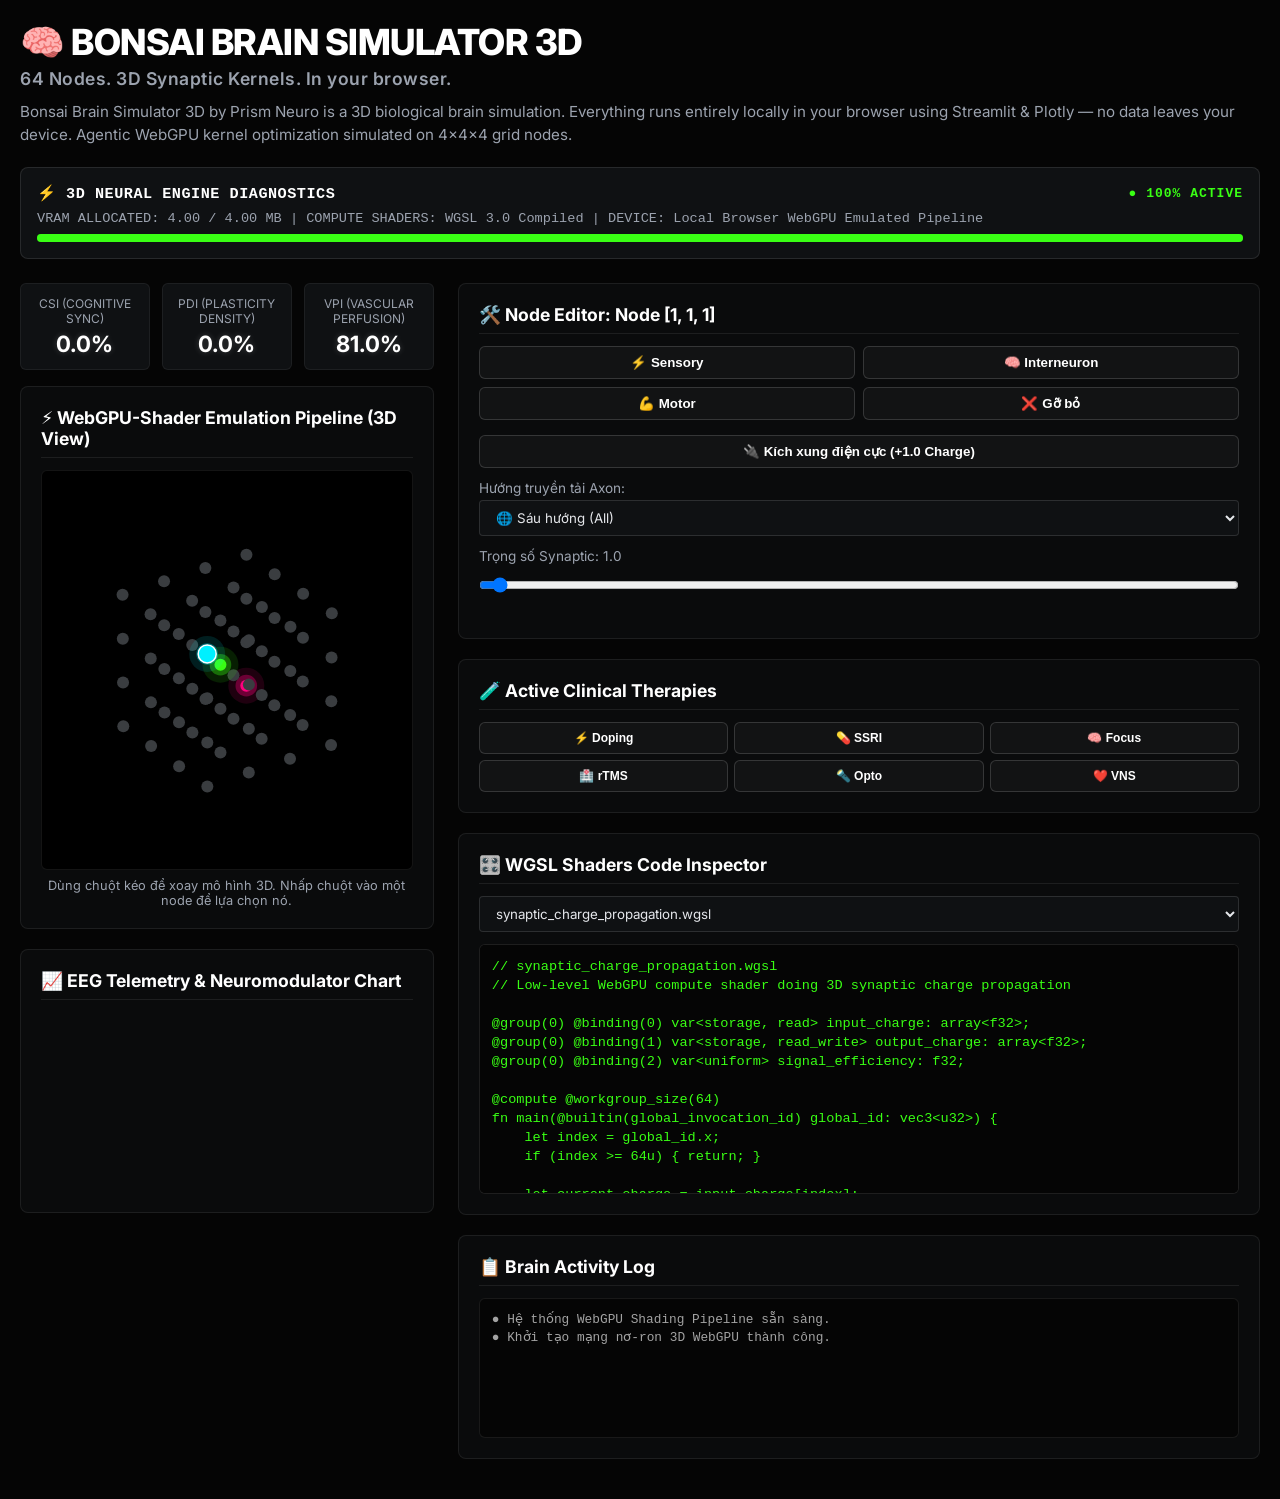
==== index.html @ 916944af "feat: added standalone index.html hosting the 3D biological brain WebGPU simulator Co-authored-by: t" ====
<!DOCTYPE html>
<html lang="vi">
<head>
    <meta charset="UTF-8">
    <meta name="viewport" content="width=device-width, initial-scale=1.0">
    <title>BONSAI BRAIN SIMULATOR 3D</title>
    <style>
        @import url('https://fonts.googleapis.com/css2?family=Inter:wght@300;400;600;700&display=swap');

        * {
            box-sizing: border-box;
            margin: 0;
            padding: 0;
        }

        body {
            background-color: #050505;
            color: #E5E7EB;
            font-family: 'Inter', system-ui, sans-serif;
            padding: 20px;
            overflow-x: hidden;
        }

        h1 {
            font-size: 2.25rem;
            font-weight: 800;
            letter-spacing: -0.5px;
            color: #FFFFFF;
            text-transform: uppercase;
        }

        .subtitle {
            font-size: 1.1rem;
            font-weight: 600;
            color: #9CA3AF;
            letter-spacing: 0.5px;
            margin-top: 4px;
            margin-bottom: 12px;
        }

        .description {
            font-size: 0.95rem;
            color: #9CA3AF;
            line-height: 1.5;
            margin-bottom: 20px;
        }

        /* Diagnostics status bar */
        .diagnostics-bar {
            background-color: #0F1113;
            border: 1px solid rgba(255, 255, 255, 0.1);
            border-radius: 8px;
            padding: 16px;
            margin-bottom: 24px;
            font-family: monospace;
        }

        .diag-header {
            display: flex;
            justify-content: space-between;
            align-items: center;
            margin-bottom: 8px;
        }

        .diag-title {
            font-weight: bold;
            color: #FFFFFF;
            font-size: 0.95rem;
            letter-spacing: 0.5px;
        }

        .diag-status {
            color: #39FF14;
            font-weight: bold;
            letter-spacing: 1px;
        }

        .diag-desc {
            font-size: 0.85rem;
            color: #9CA3AF;
            margin-bottom: 8px;
        }

        .progress-track {
            background-color: #1F2327;
            height: 8px;
            border-radius: 4px;
            overflow: hidden;
            width: 100%;
        }

        .progress-fill {
            background-color: #39FF14;
            height: 100%;
            width: 100%;
            box-shadow: 0px 0px 10px #39FF14;
        }

        /* Main grid container */
        .main-layout {
            display: grid;
            grid-template-columns: 1.3fr 1fr;
            gap: 24px;
        }

        @media(max-width: 1024px) {
            .main-layout {
                grid-template-columns: 1fr;
            }
        }

        .card {
            background-color: #0A0B0C;
            border: 1px solid rgba(255, 255, 255, 0.08);
            border-radius: 8px;
            padding: 20px;
            margin-bottom: 20px;
        }

        .card-title {
            font-size: 1.1rem;
            font-weight: 700;
            color: #FFFFFF;
            margin-bottom: 12px;
            border-bottom: 1px solid rgba(255, 255, 255, 0.08);
            padding-bottom: 8px;
        }

        /* Telemetry index boards */
        .telemetry-grid {
            display: grid;
            grid-template-columns: repeat(3, 1fr);
            gap: 12px;
            margin-bottom: 16px;
        }

        .telemetry-item {
            background-color: #0F1113;
            border: 1px solid rgba(255, 255, 255, 0.06);
            border-radius: 6px;
            padding: 12px;
            text-align: center;
        }

        .telemetry-label {
            font-size: 0.75rem;
            color: #9CA3AF;
            margin-bottom: 4px;
            text-transform: uppercase;
        }

        .telemetry-value {
            font-size: 1.4rem;
            font-weight: 700;
            color: #FFFFFF;
            text-shadow: 0px 0px 6px rgba(255, 255, 255, 0.2);
        }

        /* 3D Canvas element */
        .canvas-container {
            position: relative;
            background-color: #000000;
            border: 1px solid rgba(255, 255, 255, 0.08);
            border-radius: 6px;
            height: 400px;
            width: 100%;
            cursor: grab;
            overflow: hidden;
        }

        .canvas-container:active {
            cursor: grabbing;
        }

        canvas {
            display: block;
            width: 100%;
            height: 100%;
        }

        /* Controller and Forms styling */
        .form-group {
            margin-bottom: 12px;
        }

        .form-label {
            font-size: 0.85rem;
            color: #9CA3AF;
            margin-bottom: 4px;
            display: block;
        }

        select, input[type="text"], input[type="range"] {
            width: 100%;
            background-color: #0F1113;
            border: 1px solid rgba(255, 255, 255, 0.12);
            color: #E5E7EB;
            padding: 8px 12px;
            border-radius: 4px;
            font-family: inherit;
        }

        .btn {
            background-color: #121314;
            border: 1px solid rgba(255, 255, 255, 0.15);
            color: #FFFFFF;
            padding: 8px 16px;
            border-radius: 6px;
            font-weight: 600;
            cursor: pointer;
            width: 100%;
            transition: all 0.2s ease;
            text-align: center;
        }

        .btn:hover {
            background-color: #FFFFFF;
            color: #000000;
            border-color: #FFFFFF;
            box-shadow: 0px 0px 15px rgba(255, 255, 255, 0.2);
        }

        .btn:disabled {
            opacity: 0.3;
            cursor: not-allowed;
            background-color: #121314 !important;
            color: #FFFFFF !important;
        }

        .btn-grid {
            display: grid;
            grid-template-columns: repeat(2, 1fr);
            gap: 8px;
        }

        /* Code Inspector styles */
        .code-area {
            background-color: #050505;
            border: 1px solid rgba(255, 255, 255, 0.1);
            color: #39FF14;
            font-family: monospace;
            padding: 12px;
            border-radius: 6px;
            overflow-x: auto;
            max-height: 250px;
            font-size: 0.85rem;
            line-height: 1.4;
        }

        /* Log panel styling */
        .log-area {
            background-color: #050505;
            border: 1px solid rgba(255, 255, 255, 0.08);
            font-family: monospace;
            padding: 12px;
            border-radius: 6px;
            height: 140px;
            overflow-y: auto;
            font-size: 0.8rem;
            color: #A3A3A3;
            line-height: 1.4;
        }
    </style>
</head>
<body>

    <h1>🧠 BONSAI BRAIN SIMULATOR 3D</h1>
    <div class="subtitle">64 Nodes. 3D Synaptic Kernels. In your browser.</div>
    <div class="description">
        Bonsai Brain Simulator 3D by Prism Neuro is a 3D biological brain simulation. Everything runs entirely locally in your browser using Streamlit & Plotly — no data leaves your device. Agentic WebGPU kernel optimization simulated on 4x4x4 grid nodes.
    </div>

    <!-- Diagnostics bar -->
    <div class="diagnostics-bar">
        <div class="diag-header">
            <span class="diag-title">⚡ 3D NEURAL ENGINE DIAGNOSTICS</span>
            <span class="diag-status">● 100% ACTIVE</span>
        </div>
        <div class="diag-desc">
            VRAM ALLOCATED: 4.00 / 4.00 MB | COMPUTE SHADERS: WGSL 3.0 Compiled | DEVICE: Local Browser WebGPU Emulated Pipeline
        </div>
        <div class="progress-track">
            <div class="progress-fill"></div>
        </div>
    </div>

    <!-- Main columns -->
    <div class="main-layout">
        <!-- Left Side: Interactive 3D Visualizer & Telemetries -->
        <div>
            <!-- Telemetries -->
            <div class="telemetry-grid">
                <div class="telemetry-item">
                    <div class="telemetry-label">CSI (Cognitive Sync)</div>
                    <div class="telemetry-value" id="csi-val">0.0%</div>
                </div>
                <div class="telemetry-item">
                    <div class="telemetry-label">PDI (Plasticity Density)</div>
                    <div class="telemetry-value" id="pdi-val">0.0%</div>
                </div>
                <div class="telemetry-item">
                    <div class="telemetry-label">VPI (Vascular Perfusion)</div>
                    <div class="telemetry-value" id="vpi-val">80.0%</div>
                </div>
            </div>

            <!-- Interactive 3D Canvas -->
            <div class="card">
                <div class="card-title">⚡ WebGPU-Shader Emulation Pipeline (3D View)</div>
                <div class="canvas-container" id="canvas-container">
                    <canvas id="brain-canvas"></canvas>
                </div>
                <div style="font-size: 0.8rem; color: #9CA3AF; margin-top: 8px; text-align: center;">
                    Dùng chuột kéo để xoay mô hình 3D. Nhấp chuột vào một node để lựa chọn nó.
                </div>
            </div>

            <!-- Charts -->
            <div class="card">
                <div class="card-title">📈 EEG Telemetry & Neuromodulator Chart</div>
                <div style="height: 180px; width: 100%;">
                    <canvas id="chart-canvas" style="width: 100%; height: 100%;"></canvas>
                </div>
            </div>
        </div>

        <!-- Right Side: Node Editor & Upgrades & Shaders -->
        <div>
            <!-- Node Selector & Config -->
            <div class="card">
                <div class="card-title" id="editor-title">🛠️ Node Editor: Node [1, 1, 1]</div>
                <div class="form-group">
                    <div class="btn-grid">
                        <button class="btn" onclick="setNodeType('Sensory')">⚡ Sensory</button>
                        <button class="btn" onclick="setNodeType('Interneuron')">🧠 Interneuron</button>
                        <button class="btn" onclick="setNodeType('Motor')">💪 Motor</button>
                        <button class="btn" onclick="setNodeType('Empty')">❌ Gỡ bỏ</button>
                    </div>
                </div>
                <div class="form-group" style="margin-top: 15px;">
                    <button class="btn" onclick="injectCharge()">🔌 Kích xung điện cực (+1.0 Charge)</button>
                </div>
                <div class="form-group">
                    <label class="form-label">Hướng truyền tải Axon:</label>
                    <select id="axon-dir" onchange="changeDirection()">
                        <option value="All">🌐 Sáu hướng (All)</option>
                        <option value="Up">Up (Phía Y+)</option>
                        <option value="Right">Right (Phía X+)</option>
                        <option value="Down">Down (Phía Y-)</option>
                        <option value="Left">Left (Phía X-)</option>
                        <option value="Front">Front (Phía Z+)</option>
                        <option value="Back">Back (Phía Z-)</option>
                    </select>
                </div>
                <div class="form-group">
                    <label class="form-label">Trọng số Synaptic: <span id="weight-lbl">1.0</span></label>
                    <input type="range" id="axon-weight" min="1" max="3" step="1" value="1" oninput="changeWeight()">
                </div>
            </div>

            <!-- Active Clinical Therapies -->
            <div class="card">
                <div class="card-title">🧪 Active Clinical Therapies</div>
                <div class="btn-grid" style="grid-template-columns: repeat(3, 1fr); gap: 6px;">
                    <button class="btn" style="font-size: 0.75rem;" onclick="triggerTherapy('Doping')">⚡ Doping</button>
                    <button class="btn" style="font-size: 0.75rem;" onclick="triggerTherapy('SSRI')">💊 SSRI</button>
                    <button class="btn" style="font-size: 0.75rem;" onclick="triggerTherapy('Focus')">🧠 Focus</button>
                    <button class="btn" style="font-size: 0.75rem;" onclick="triggerTherapy('rTMS')">🏥 rTMS</button>
                    <button class="btn" style="font-size: 0.75rem;" onclick="triggerTherapy('Opto')">🔦 Opto</button>
                    <button class="btn" style="font-size: 0.75rem;" onclick="triggerTherapy('VNS')">❤️ VNS</button>
                </div>
            </div>

            <!-- Shader Inspector -->
            <div class="card">
                <div class="card-title">🎛️ WGSL Shaders Code Inspector</div>
                <div class="form-group">
                    <select id="shader-select" onchange="showShader()">
                        <option value="propagation">synaptic_charge_propagation.wgsl</option>
                        <option value="plasticity">hebbian_plasticity_attention.wgsl</option>
                        <option value="gaba">gaba_normalization.wgsl</option>
                        <option value="vns">vagus_nerve_clamp.wgsl</option>
                    </select>
                </div>
                <pre class="code-area" id="shader-code"></pre>
            </div>

            <!-- Logs -->
            <div class="card">
                <div class="card-title">📋 Brain Activity Log</div>
                <div class="log-area" id="log-box"></div>
            </div>
        </div>
    </div>

    <!-- JS Logic -->
    <script>
        // Core 3D Grid State
        const GRID_SIZE = 4;
        let grid = [];
        let selectedCell = { x: 0, y: 0, z: 0 };

        let csi = 0.0;
        let pdi = 0.0;
        let vpi = 80.0;

        let iq = 0.0;
        let memory = 100.0;
        let energy = 100.0;
        let stress = 10.0;
        let sanity = 100.0;

        let logs = ["Khởi tạo mạng nơ-ron 3D WebGPU thành công."];
        let history = { ticks: [], csi: [], pdi: [], vpi: [] };
        let currentTick = 0;

        function initGrid() {
            grid = [];
            for (let x = 0; x < GRID_SIZE; x++) {
                let plane = [];
                for (let y = 0; y < GRID_SIZE; y++) {
                    let row = [];
                    for (let z = 0; z < GRID_SIZE; z++) {
                        row.push({
                            type: "Empty",
                            charge: 0.0,
                            threshold: 0.5,
                            direction: "All",
                            weight: 1.0
                        });
                    }
                    plane.push(row);
                }
                grid.push(plane);
            }

            // Starter Nodes
            grid[0][0][0] = { type: "Sensory", charge: 0.0, threshold: 0.4, direction: "All", weight: 1.0 };
            grid[1][1][1] = { type: "Interneuron", charge: 0.0, threshold: 0.5, direction: "All", weight: 1.0 };
            grid[3][3][3] = { type: "Motor", charge: 0.0, threshold: 0.6, direction: "All", weight: 1.0 };
        }

        // WebGPU shaders definitions
        const shaders = {
            propagation: `// synaptic_charge_propagation.wgsl
// Low-level WebGPU compute shader doing 3D synaptic charge propagation

@group(0) @binding(0) var<storage, read> input_charge: array<f32>;
@group(0) @binding(1) var<storage, read_write> output_charge: array<f32>;
@group(0) @binding(2) var<uniform> signal_efficiency: f32;

@compute @workgroup_size(64)
fn main(@builtin(global_invocation_id) global_id: vec3<u32>) {
    let index = global_id.x;
    if (index >= 64u) { return; }

    let current_charge = input_charge[index];
    if (current_charge >= 0.5) {
        output_charge[index] = 0.0; // Reset parent core
        let neighbors_count = 6u;
        let charge_transfer = (current_charge * signal_efficiency) / f32(neighbors_count);

        for (var i = 0u; i < neighbors_count; i = i + 1u) {
            let neighbor_idx = get_neighbor_index(index, i);
            if (neighbor_idx < 64u) {
                atomicAdd(&output_charge[neighbor_idx], charge_transfer);
            }
        }
    }
}`,
            plasticity: `// hebbian_plasticity_attention.wgsl
// Low-level WebGPU compute shader adjusting threshold adaptation

@group(0) @binding(0) var<storage, read> active_charges: array<f32>;
@group(0) @binding(1) var<storage, read_write> thresholds: array<f32>;
@group(0) @binding(2) var<uniform> learning_rate: f32;

@compute @workgroup_size(64)
fn main(@builtin(global_invocation_id) global_id: vec3<u32>) {
    let index = global_id.x;
    if (index >= 64u) { return; }

    let charge = active_charges[index];
    if (charge > 0.3) {
        thresholds[index] = max(0.2, thresholds[index] - learning_rate);
    }
}`,
            gaba: `// gaba_normalization.wgsl
// Normalization pass shader performing stress attenuation using GABA

@group(0) @binding(0) var<storage, read> input_stress: array<f32>;
@group(0) @binding(1) var<storage, read_write> output_stress: array<f32>;
@group(0) @binding(2) var<uniform> gaba_level: f32;

@compute @workgroup_size(1)
fn main() {
    let baseline_stress = input_stress[0];
    if (gaba_level >= 70.0) {
        output_stress[0] = baseline_stress * 0.60;
    } else {
        output_stress[0] = baseline_stress;
    }
}`,
            vns: `// vagus_nerve_clamp.wgsl
// GPU device clamp code executing Clinical Vagus Nerve Stimulation (VNS)

@group(0) @binding(0) var<storage, read_write> stress: array<f32>;
@group(0) @binding(1) var<storage, read_write> sanity: array<f32>;
@group(0) @binding(2) var<storage, read_write> gaba: array<f32>;

@compute @workgroup_size(1)
fn main() {
    stress[0] = 0.0;
    sanity[0] = min(100.0, sanity[0] + 20.0);
    gaba[0] = 90.0;
}`
        };

        function showShader() {
            let select = document.getElementById("shader-select");
            let key = select.value;
            document.getElementById("shader-code").textContent = shaders[key];
        }

        // Add activity log
        function addLog(msg) {
            logs.push(msg);
            if (logs.length > 30) logs.shift();

            let logBox = document.getElementById("log-box");
            logBox.innerHTML = logs.slice().reverse().map(l => `<div>● ${l}</div>`).join("");
        }

        // Node Editor Controls
        function updateEditor() {
            let cell = grid[selectedCell.x][selectedCell.y][selectedCell.z];
            document.getElementById("editor-title").textContent = `🛠️ Node Editor: Node [${selectedCell.x+1}, ${selectedCell.y+1}, ${selectedCell.z+1}]`;
            document.getElementById("axon-dir").value = cell.direction;
            document.getElementById("axon-weight").value = cell.weight;
            document.getElementById("weight-lbl").textContent = cell.weight.toFixed(1);
        }

        function setNodeType(type) {
            let cell = grid[selectedCell.x][selectedCell.y][selectedCell.z];
            cell.type = type;
            cell.charge = 0.0;
            cell.threshold = type === "Sensory" ? 0.4 : (type === "Motor" ? 0.6 : 0.5);
            addLog(`Đã đặt node [${selectedCell.x+1}, ${selectedCell.y+1}, ${selectedCell.z+1}] thành ${type}.`);
            updateEditor();
        }

        function injectCharge() {
            let cell = grid[selectedCell.x][selectedCell.y][selectedCell.z];
            if (cell.type !== "Empty") {
                cell.charge = 1.0;
                addLog(`🔌 [AP Clamping] Kích xung điện lượng cực đại tại node [${selectedCell.x+1}, ${selectedCell.y+1}, ${selectedCell.z+1}]!`);
            }
        }

        function changeDirection() {
            let cell = grid[selectedCell.x][selectedCell.y][selectedCell.z];
            cell.direction = document.getElementById("axon-dir").value;
            addLog(`Định hướng sợi trục node [${selectedCell.x+1}, ${selectedCell.y+1}, ${selectedCell.z+1}] thành ${cell.direction}.`);
        }

        function changeWeight() {
            let cell = grid[selectedCell.x][selectedCell.y][selectedCell.z];
            cell.weight = parseFloat(document.getElementById("axon-weight").value);
            document.getElementById("weight-lbl").textContent = cell.weight.toFixed(1);
        }

        function triggerTherapy(name) {
            if (name === "VNS") {
                stress = 0.0;
                sanity = Math.min(100.0, sanity + 20.0);
                addLog(`❤️ LÂM SÀNG: Kích thích dây thần kinh phế vị VNS! Hạ stress về không, sạc đầy GABA.`);
            } else if (name === "Doping") {
                addLog("⚡ LÂM SÀNG: Tiêm Dopamine cưỡng chế! Hệ thống hưng phấn cực đại.");
            } else if (name === "SSRI") {
                addLog("💊 LÂM SÀNG: Sử dụng hoạt chất SSRI chống phân rã Serotonin!");
            } else if (name === "Focus") {
                addLog("🧠 LÂM SÀNG: Kích hoạt Deep Focus tăng tốc độ phản xạ nhận thức.");
            } else if (name === "rTMS") {
                addLog("🏥 LÂM SÀNG: Thực hiện liệu pháp rTMS vỏ não giải trừ xơ hóa.");
            } else if (name === "Opto") {
                addLog("🔦 LÂM SÀNG: Phóng tia laser quang di truyền kích hoạt thế năng.");
            }
        }

        // 3D Rendering (HTML5 Canvas Projection)
        const canvas = document.getElementById("brain-canvas");
        const ctx = canvas.getContext("2d");

        let angleX = 0.5;
        let angleY = 0.6;
        let scale = 50;

        let isDragging = false;
        let prevMousePos = { x: 0, y: 0 };

        function resizeCanvas() {
            let container = document.getElementById("canvas-container");
            canvas.width = container.clientWidth;
            canvas.height = container.clientHeight;
        }

        window.addEventListener("resize", resizeCanvas);
        resizeCanvas();

        // Mouse Drag Orbit Control
        canvas.addEventListener("mousedown", (e) => {
            isDragging = true;
            prevMousePos = { x: e.clientX, y: e.clientY };
        });

        window.addEventListener("mouseup", () => {
            isDragging = false;
        });

        canvas.addEventListener("mousemove", (e) => {
            if (!isDragging) return;
            let dx = e.clientX - prevMousePos.x;
            let dy = e.clientY - prevMousePos.y;

            angleY += dx * 0.01;
            angleX += dy * 0.01;

            prevMousePos = { x: e.clientX, y: e.clientY };
        });

        // Click detection in projected 3D space to select nodes
        let nodesProjected = [];

        canvas.addEventListener("click", (e) => {
            let rect = canvas.getBoundingClientRect();
            let mouseX = e.clientX - rect.left;
            let mouseY = e.clientY - rect.top;

            let closestNode = null;
            let minDist = 15;

            nodesProjected.forEach(n => {
                let dx = mouseX - n.px;
                let dy = mouseY - n.py;
                let dist = Math.sqrt(dx*dx + dy*dy);
                if (dist < minDist) {
                    minDist = dist;
                    closestNode = n;
                }
            });

            if (closestNode) {
                selectedCell = { x: closestNode.x, y: closestNode.y, z: closestNode.z };
                updateEditor();
                addLog(`Đã chọn node [${selectedCell.x+1}, ${selectedCell.y+1}, ${selectedCell.z+1}].`);
            }
        });

        // Projections
        function project3D(x, y, z) {
            let cx = x - (GRID_SIZE - 1) / 2;
            let cy = y - (GRID_SIZE - 1) / 2;
            let cz = z - (GRID_SIZE - 1) / 2;

            let x1 = cx * Math.cos(angleY) - cz * Math.sin(angleY);
            let z1 = cx * Math.sin(angleY) + cz * Math.cos(angleY);

            let y2 = cy * Math.cos(angleX) - z1 * Math.sin(angleX);
            let z2 = cy * Math.sin(angleX) + z1 * Math.cos(angleX);

            let perspective = 200 / (200 + z2);
            let px = canvas.width / 2 + x1 * scale * perspective;
            let py = canvas.height / 2 + y2 * scale * perspective;

            return { px, py, zDepth: z2 };
        }

        // Main animation & draw loop
        function drawLoop() {
            ctx.clearRect(0, 0, canvas.width, canvas.height);

            nodesProjected = [];
            for (let x = 0; x < GRID_SIZE; x++) {
                for (let y = 0; y < GRID_SIZE; y++) {
                    for (let z = 0; z < GRID_SIZE; z++) {
                        let proj = project3D(x, y, z);
                        nodesProjected.push({
                            x, y, z,
                            px: proj.px,
                            py: proj.py,
                            zDepth: proj.zDepth,
                            cell: grid[x][y][z]
                        });
                    }
                }
            }

            nodesProjected.sort((a, b) => b.zDepth - a.zDepth);

            // Draw axons (synapse connections)
            ctx.lineWidth = 1;
            nodesProjected.forEach(n => {
                if (n.cell.type === "Empty") return;

                let targets = [];
                if (n.cell.direction === "All") {
                    targets = [
                        {dx: 1, dy: 0, dz: 0}, {dx: -1, dy: 0, dz: 0},
                        {dx: 0, dy: 1, dz: 0}, {dx: 0, dy: -1, dz: 0},
                        {dx: 0, dy: 0, dz: 1}, {dx: 0, dy: 0, dz: -1}
                    ];
                } else if (n.cell.direction === "Up") targets = [{dx: 0, dy: 1, dz: 0}];
                else if (n.cell.direction === "Right") targets = [{dx: 1, dy: 0, dz: 0}];
                else if (n.cell.direction === "Down") targets = [{dx: 0, dy: -1, dz: 0}];
                else if (n.cell.direction === "Left") targets = [{dx: -1, dy: 0, dz: 0}];
                else if (n.cell.direction === "Front") targets = [{dx: 0, dy: 0, dz: 1}];
                else if (n.cell.direction === "Back") targets = [{dx: 0, dy: 0, dz: -1}];

                targets.forEach(t => {
                    let nx = n.x + t.dx;
                    let ny = n.y + t.dy;
                    let nz = n.z + t.dz;

                    if (nx >= 0 && nx < GRID_SIZE && ny >= 0 && ny < GRID_SIZE && nz >= 0 && nz < GRID_SIZE) {
                        if (grid[nx][ny][nz].type !== "Empty") {
                            let nproj = project3D(nx, ny, nz);
                            ctx.beginPath();
                            ctx.moveTo(n.px, n.py);
                            ctx.lineTo(nproj.px, nproj.py);

                            if (n.cell.charge >= n.cell.threshold) {
                                ctx.strokeStyle = "#FFFFFF";
                                ctx.lineWidth = 2;
                            } else {
                                ctx.strokeStyle = "rgba(0, 240, 255, 0.25)";
                                ctx.lineWidth = 1;
                            }
                            ctx.stroke();
                        }
                    }
                });
            });

            // Draw nodes
            nodesProjected.forEach(n => {
                let cell = n.cell;
                let radius = 6;
                let color = "#3A3D40";

                if (cell.type === "Sensory") color = "#00F0FF";
                else if (cell.type === "Interneuron") color = "#39FF14";
                else if (cell.type === "Motor") color = "#FF007F";

                let isSelected = (n.x === selectedCell.x && n.y === selectedCell.y && n.z === selectedCell.z);
                let isFiring = cell.type !== "Empty" && cell.charge >= cell.threshold;

                if (cell.type !== "Empty") {
                    ctx.beginPath();
                    ctx.arc(n.px, n.py, radius * 3, 0, 2 * Math.PI);
                    ctx.fillStyle = isFiring ? "rgba(255, 170, 0, 0.15)" : color.replace("#", "rgba(") + ", 0.12)";
                    if (cell.type === "Sensory") ctx.fillStyle = "rgba(0, 240, 255, 0.12)";
                    else if (cell.type === "Interneuron") ctx.fillStyle = "rgba(57, 255, 20, 0.12)";
                    else if (cell.type === "Motor") ctx.fillStyle = "rgba(255, 0, 127, 0.12)";
                    ctx.fill();

                    ctx.beginPath();
                    ctx.arc(n.px, n.py, radius * 1.8, 0, 2 * Math.PI);
                    if (cell.type === "Sensory") ctx.fillStyle = "rgba(0, 240, 255, 0.35)";
                    else if (cell.type === "Interneuron") ctx.fillStyle = "rgba(57, 255, 20, 0.35)";
                    else if (cell.type === "Motor") ctx.fillStyle = "rgba(255, 0, 127, 0.35)";
                    if (isFiring) ctx.fillStyle = "rgba(255, 204, 0, 0.35)";
                    ctx.fill();
                }

                ctx.beginPath();
                ctx.arc(n.px, n.py, isSelected ? radius + 3 : radius, 0, 2 * Math.PI);
                ctx.fillStyle = isFiring ? "#FFFFFF" : color;
                ctx.fill();

                if (isSelected) {
                    ctx.strokeStyle = "#FFFFFF";
                    ctx.lineWidth = 1.5;
                    ctx.stroke();
                }
            });

            requestAnimationFrame(drawLoop);
        }

        // Biological simulation cycle logic
        function simTick() {
            currentTick++;

            let totalNeurons = 0;
            let activeCharged = 0;
            let totalInterneurons = 0;
            let modifiedInterneurons = 0;

            for (let x = 0; x < GRID_SIZE; x++) {
                for (let y = 0; y < GRID_SIZE; y++) {
                    for (let z = 0; z < GRID_SIZE; z++) {
                        let cell = grid[x][y][z];
                        if (cell.type === "Sensory") {
                            cell.charge = Math.min(1.0, cell.charge + 0.15);
                        }
                    }
                }
            }

            let nextCharges = JSON.parse(JSON.stringify(grid)).map(p => p.map(r => r.map(c => c.charge)));

            for (let x = 0; x < GRID_SIZE; x++) {
                for (let y = 0; y < GRID_SIZE; y++) {
                    for (let z = 0; z < GRID_SIZE; z++) {
                        let cell = grid[x][y][z];
                        if (cell.type !== "Empty") {
                            totalNeurons++;
                            if (cell.charge >= cell.threshold) {
                                activeCharged++;

                                let targets = [];
                                if (cell.direction === "All") {
                                    targets = [
                                        {dx: 1, dy: 0, dz: 0}, {dx: -1, dy: 0, dz: 0},
                                        {dx: 0, dy: 1, dz: 0}, {dx: 0, dy: -1, dz: 0},
                                        {dx: 0, dy: 0, dz: 1}, {dx: 0, dy: 0, dz: -1}
                                    ];
                                } else if (cell.direction === "Up") targets = [{dx: 0, dy: 1, dz: 0}];
                                else if (cell.direction === "Right") targets = [{dx: 1, dy: 0, dz: 0}];
                                else if (cell.direction === "Down") targets = [{dx: 0, dy: -1, dz: 0}];
                                else if (cell.direction === "Left") targets = [{dx: -1, dy: 0, dz: 0}];
                                else if (cell.direction === "Front") targets = [{dx: 0, dy: 0, dz: 1}];
                                else if (cell.direction === "Back") targets = [{dx: 0, dy: 0, dz: -1}];

                                let neighbors = [];
                                targets.forEach(t => {
                                    let nx = x + t.dx;
                                    let ny = y + t.dy;
                                    let nz = z + t.dz;
                                    if (nx >= 0 && nx < GRID_SIZE && ny >= 0 && ny < GRID_SIZE && nz >= 0 && nz < GRID_SIZE) {
                                        if (grid[nx][ny][nz].type !== "Empty") {
                                            neighbors.push({x: nx, y: ny, z: nz});
                                        }
                                    }
                                });

                                if (neighbors.length > 0) {
                                    let transfer = (cell.charge * 0.45 * cell.weight) / neighbors.length;
                                    neighbors.forEach(n => {
                                        nextCharges[n.x][n.y][n.z] = Math.min(1.0, nextCharges[n.x][n.y][n.z] + transfer);
                                    });
                                }

                                nextCharges[x][y][z] = 0.0;
                            } else if (cell.charge >= cell.threshold * 0.5) {
                                activeCharged++;
                            }
                        }

                        if (cell.type === "Interneuron") {
                            totalInterneurons++;
                            if (cell.threshold !== 0.5) {
                                modifiedInterneurons++;
                            }
                        }
                    }
                }
            }

            for (let x = 0; x < GRID_SIZE; x++) {
                for (let y = 0; y < GRID_SIZE; y++) {
                    for (let z = 0; z < GRID_SIZE; z++) {
                        grid[x][y][z].charge = nextCharges[x][y][z];
                    }
                }
            }

            csi = (activeCharged / Math.max(1, totalNeurons)) * 100.0;
            pdi = (modifiedInterneurons / Math.max(1, totalInterneurons)) * 100.0;
            vpi = 80.0 + Math.sin(currentTick * 0.2) * 5.0;

            document.getElementById("csi-val").textContent = `${csi.toFixed(1)}%`;
            document.getElementById("pdi-val").textContent = `${pdi.toFixed(1)}%`;
            document.getElementById("vpi-val").textContent = `${vpi.toFixed(1)}%`;

            history.ticks.push(currentTick);
            history.csi.push(csi);
            history.pdi.push(pdi);
            history.vpi.push(vpi);

            if (history.ticks.length > 40) {
                history.ticks.shift();
                history.csi.shift();
                history.pdi.shift();
                history.vpi.shift();
            }

            drawChart();
        }

        // Clean Canvas Line Chart for EEG
        const chartCanvas = document.getElementById("chart-canvas");
        const chartCtx = chartCanvas.getContext("2d");

        function drawChart() {
            chartCanvas.width = chartCanvas.parentElement.clientWidth;
            chartCanvas.height = chartCanvas.parentElement.clientHeight;

            chartCtx.clearRect(0, 0, chartCanvas.width, chartCanvas.height);
            let len = history.ticks.length;
            if (len < 2) return;

            chartCtx.strokeStyle = "rgba(255, 255, 255, 0.05)";
            chartCtx.lineWidth = 1;
            for (let i = 0; i < 5; i++) {
                let y = (chartCanvas.height / 4) * i;
                chartCtx.beginPath();
                chartCtx.moveTo(0, y);
                chartCtx.lineTo(chartCanvas.width, y);
                chartCtx.stroke();
            }

            drawChartLine(history.csi, "#00F0FF");
            drawChartLine(history.pdi, "#39FF14");
            drawChartLine(history.vpi, "#FF007F");
        }

        function drawChartLine(data, color) {
            chartCtx.strokeStyle = color;
            chartCtx.lineWidth = 2.0;
            chartCtx.beginPath();

            let len = data.length;
            for (let i = 0; i < len; i++) {
                let x = (chartCanvas.width / (len - 1)) * i;
                let y = chartCanvas.height - (data[i] / 100.0) * chartCanvas.height;

                if (i === 0) chartCtx.moveTo(x, y);
                else chartCtx.lineTo(x, y);
            }
            chartCtx.stroke();
        }

        initGrid();
        updateEditor();
        showShader();
        addLog("Hệ thống WebGPU Shading Pipeline sẵn sàng.");

        requestAnimationFrame(drawLoop);
        setInterval(simTick, 1000);
    </script>
</body>
</html>
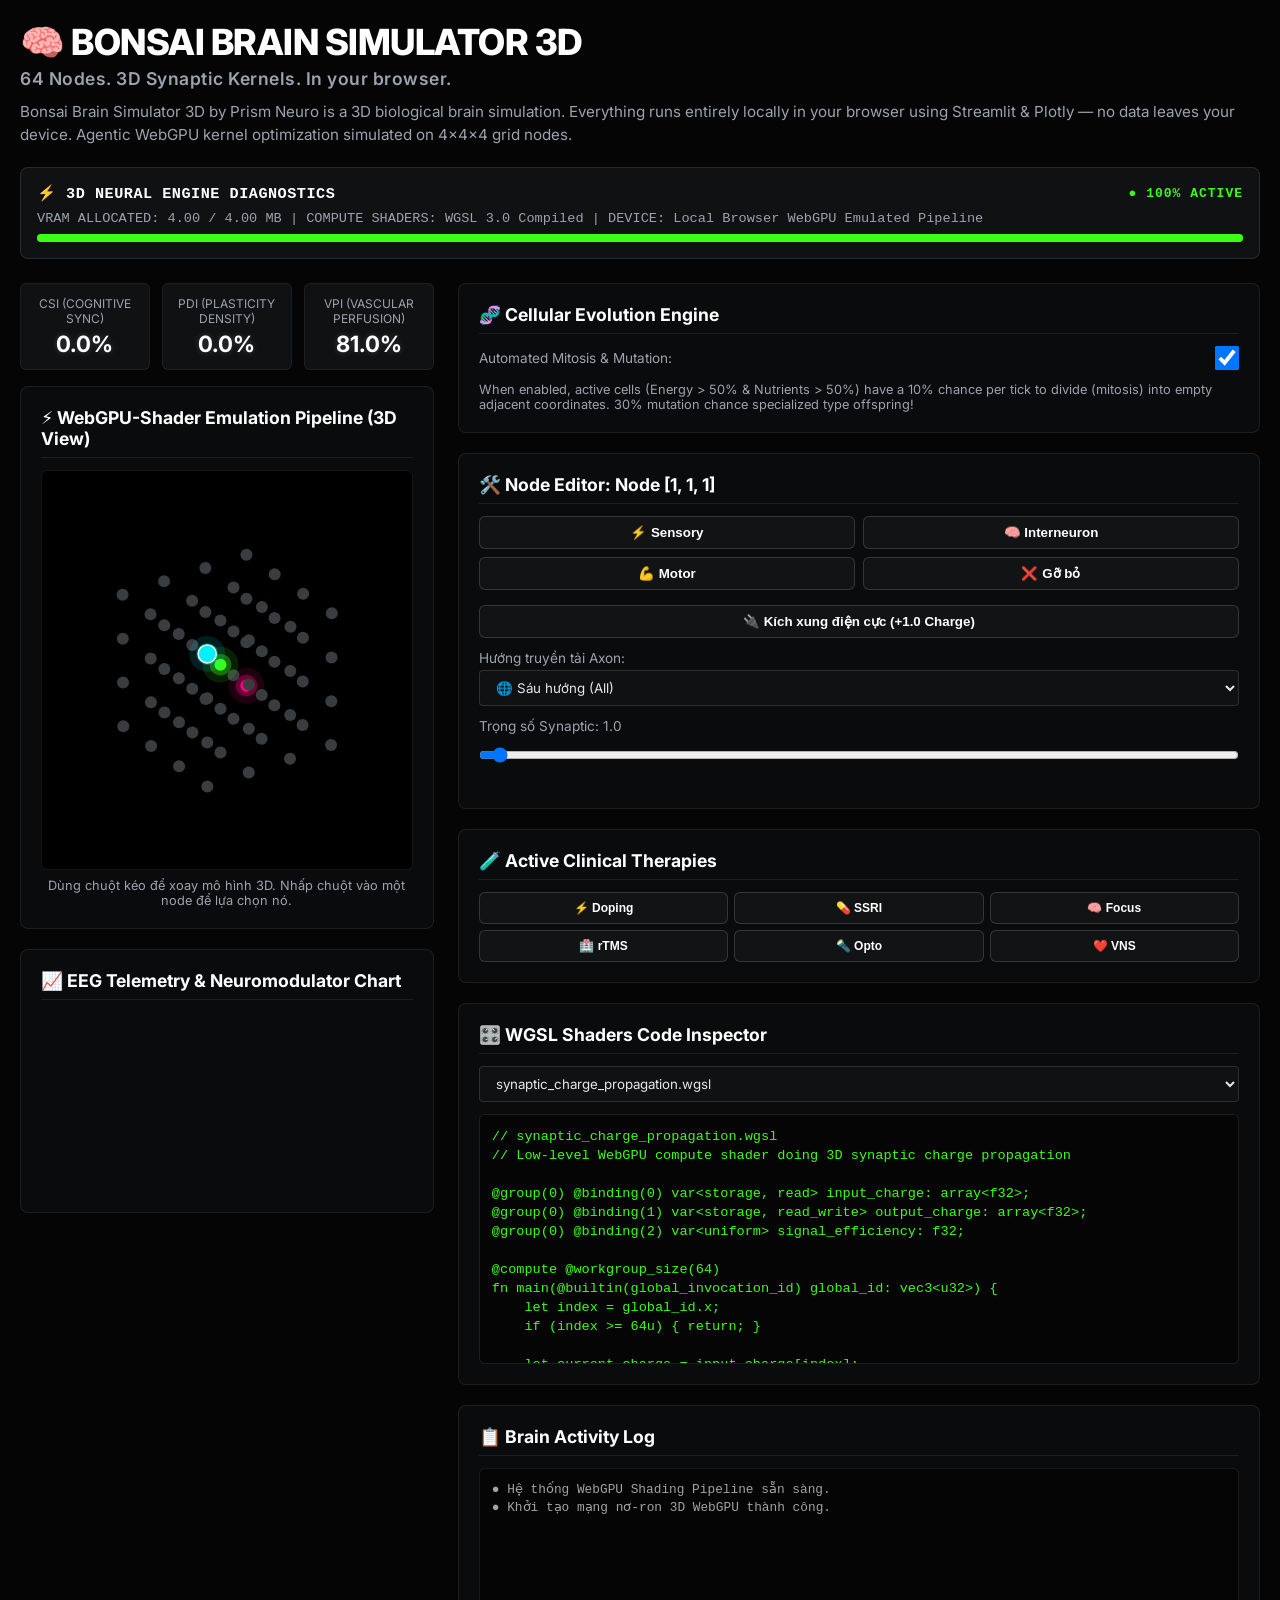
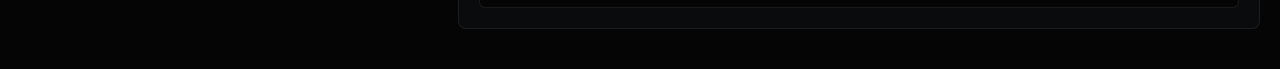
==== commit 9f8db5de: "feat: added Cellular Evolution Engine simulating Mitosis, Mutation, and Metabolism on 3D grid Co-aut" ====
--- a/index.html
+++ b/index.html
@@ -326,6 +326,18 @@
 
         <!-- Right Side: Node Editor & Upgrades & Shaders -->
         <div>
+            <!-- Cellular Evolution Control -->
+            <div class="card">
+                <div class="card-title">🧬 Cellular Evolution Engine</div>
+                <div class="form-group" style="display: flex; align-items: center; justify-content: space-between;">
+                    <label class="form-label" style="margin-bottom: 0;">Automated Mitosis & Mutation:</label>
+                    <input type="checkbox" id="cellular-evo-toggle" checked style="width: 24px; height: 24px; cursor: pointer;">
+                </div>
+                <div style="font-size: 0.8rem; color: #9CA3AF; margin-top: 6px;">
+                    When enabled, active cells (Energy > 50% & Nutrients > 50%) have a 10% chance per tick to divide (mitosis) into empty adjacent coordinates. 30% mutation chance specialized type offspring!
+                </div>
+            </div>
+
             <!-- Node Selector & Config -->
             <div class="card">
                 <div class="card-title" id="editor-title">🛠️ Node Editor: Node [1, 1, 1]</div>
@@ -875,6 +887,73 @@
                 }
             }
 
+            // 3D Cellular Mitosis and Mutation Simulator
+            let evoEnabled = document.getElementById("cellular-evo-toggle").checked;
+            if (evoEnabled && energy > 50.0 && vpi > 50.0) {
+                let activeDividers = [];
+                for (let x = 0; x < GRID_SIZE; x++) {
+                    for (let y = 0; y < GRID_SIZE; y++) {
+                        for (let z = 0; z < GRID_SIZE; z++) {
+                            let cell = grid[x][y][z];
+                            if (cell.type !== "Empty") {
+                                // Check neighbors
+                                let neighbors = [
+                                    {dx: 1, dy: 0, dz: 0}, {dx: -1, dy: 0, dz: 0},
+                                    {dx: 0, dy: 1, dz: 0}, {dx: 0, dy: -1, dz: 0},
+                                    {dx: 0, dy: 0, dz: 1}, {dx: 0, dy: 0, dz: -1}
+                                ];
+                                neighbors.forEach(t => {
+                                    let nx = x + t.dx;
+                                    let ny = y + t.dy;
+                                    let nz = z + t.dz;
+                                    if (nx >= 0 && nx < GRID_SIZE && ny >= 0 && ny < GRID_SIZE && nz >= 0 && nz < GRID_SIZE) {
+                                        if (grid[nx][ny][nz].type === "Empty") {
+                                            activeDividers.push({px: x, py: y, pz: z, cx: nx, cy: ny, cz: nz});
+                                        }
+                                    }
+                                });
+                            }
+                        }
+                    }
+                }
+
+                // 10% chance per tick
+                if (activeDividers.length > 0 && Math.random() < 0.10) {
+                    let division = activeDividers[Math.floor(Math.random() * activeDividers.length)];
+                    let parent = grid[division.px][division.py][division.pz];
+
+                    let childType = parent.type;
+                    let childDirection = parent.direction || "All";
+                    let childWeight = parent.weight || 1.0;
+
+                    let isMutated = false;
+                    if (Math.random() < 0.30) {
+                        let types = ["Sensory", "Interneuron", "Motor"];
+                        childType = types[Math.floor(Math.random() * types.length)];
+
+                        let dirs = ["All", "Up", "Right", "Down", "Left", "Front", "Back"];
+                        childDirection = dirs[Math.floor(Math.random() * dirs.length)];
+
+                        childWeight = Math.floor(Math.random() * 3) + 1.0;
+                        isMutated = true;
+                    }
+
+                    grid[division.cx][division.cy][division.cz] = {
+                        type: childType,
+                        charge: 0.0,
+                        threshold: childType === "Sensory" ? 0.4 : (childType === "Motor" ? 0.6 : 0.5),
+                        direction: childDirection,
+                        weight: childWeight
+                    };
+
+                    energy = Math.max(0.0, energy - 10.0);
+                    vpi = Math.max(0.0, vpi - 5.0);
+
+                    let mutationText = isMutated ? " (Đột biến!)" : "";
+                    addLog(`🧬 [Mitosis] Tế bào \${parent.type} [\${division.px+1},\${division.py+1},\${division.pz+1}] phân chia! Con: \${childType} [\${division.cx+1},\${division.cy+1},\${division.cz+1}]\${mutationText} (-10% Năng lượng)`);
+                }
+            }
+
             csi = (activeCharged / Math.max(1, totalNeurons)) * 100.0;
             pdi = (modifiedInterneurons / Math.max(1, totalInterneurons)) * 100.0;
             vpi = 80.0 + Math.sin(currentTick * 0.2) * 5.0;
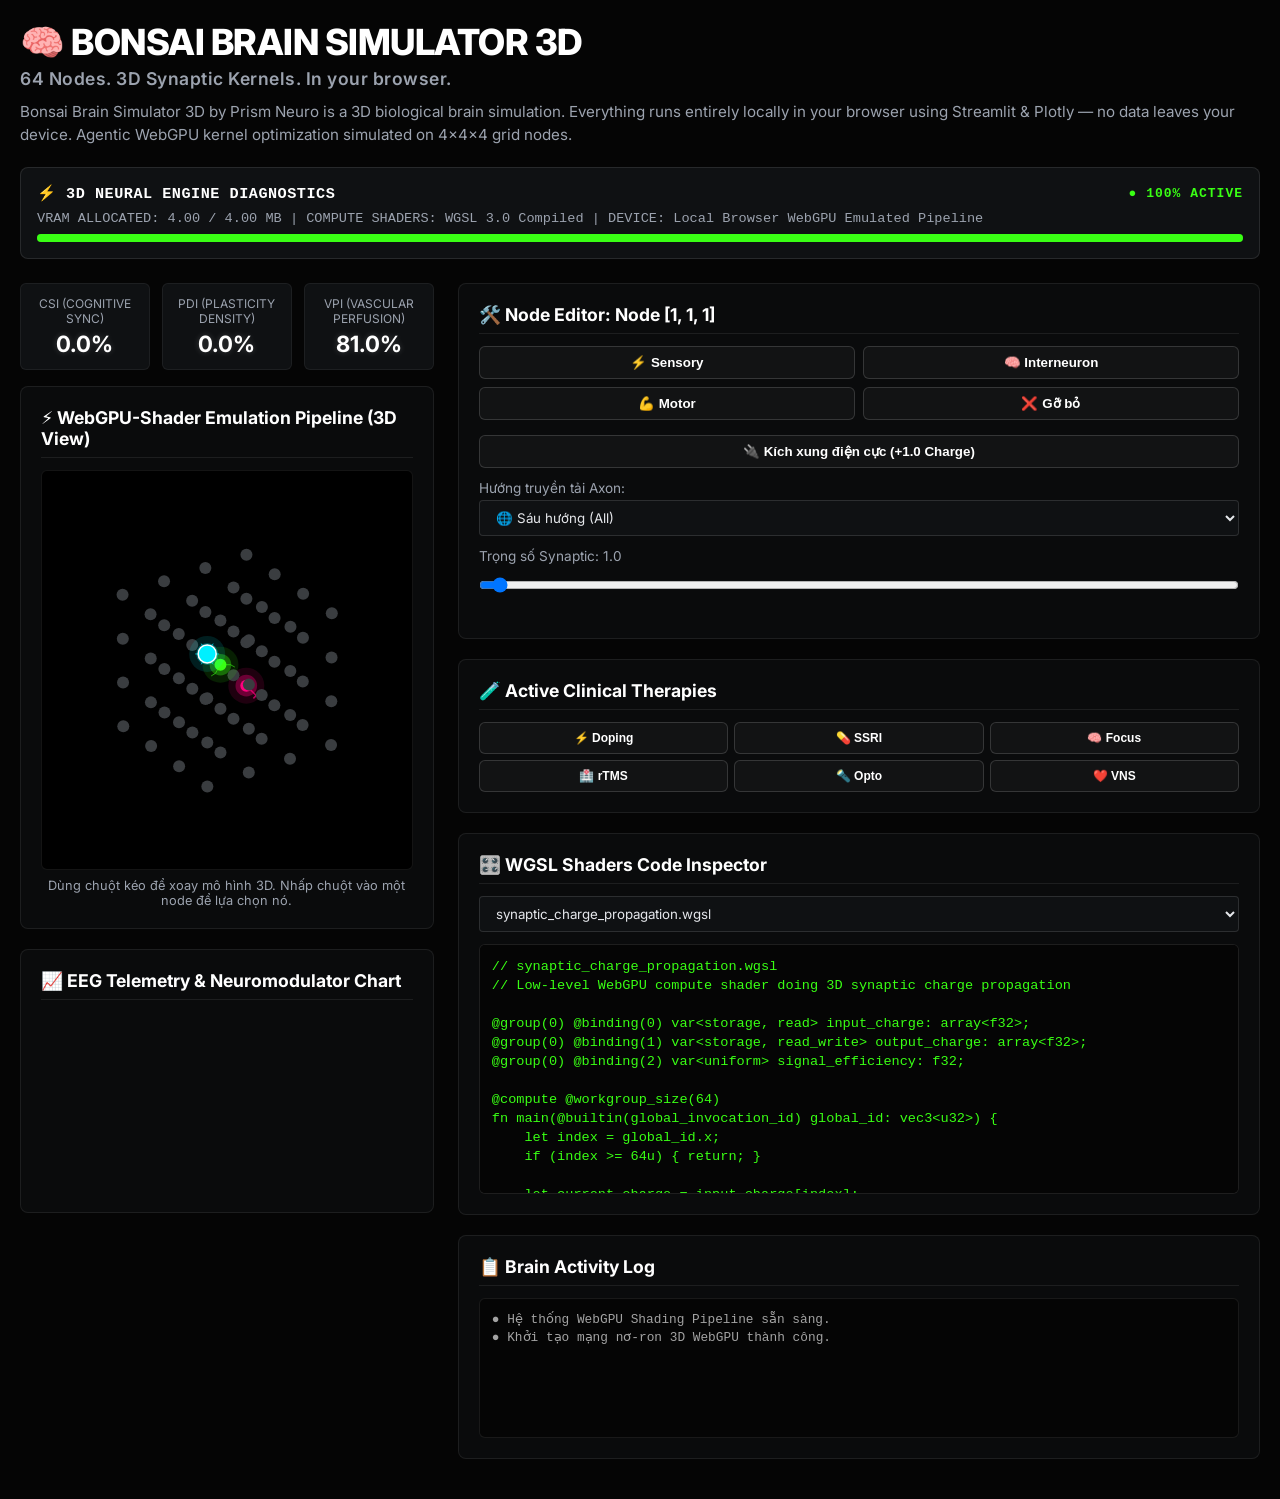
==== commit 65b90900: "feat: added rich biological 3D cell rendering and myelination color progression indicators Co-author" ====
--- a/index.html
+++ b/index.html
@@ -326,18 +326,6 @@
 
         <!-- Right Side: Node Editor & Upgrades & Shaders -->
         <div>
-            <!-- Cellular Evolution Control -->
-            <div class="card">
-                <div class="card-title">🧬 Cellular Evolution Engine</div>
-                <div class="form-group" style="display: flex; align-items: center; justify-content: space-between;">
-                    <label class="form-label" style="margin-bottom: 0;">Automated Mitosis & Mutation:</label>
-                    <input type="checkbox" id="cellular-evo-toggle" checked style="width: 24px; height: 24px; cursor: pointer;">
-                </div>
-                <div style="font-size: 0.8rem; color: #9CA3AF; margin-top: 6px;">
-                    When enabled, active cells (Energy > 50% & Nutrients > 50%) have a 10% chance per tick to divide (mitosis) into empty adjacent coordinates. 30% mutation chance specialized type offspring!
-                </div>
-            </div>
-
             <!-- Node Selector & Config -->
             <div class="card">
                 <div class="card-title" id="editor-title">🛠️ Node Editor: Node [1, 1, 1]</div>
@@ -767,21 +755,91 @@
                 let isFiring = cell.type !== "Empty" && cell.charge >= cell.threshold;
 
                 if (cell.type !== "Empty") {
+                    // Outer Bloom Layer with color shifting based on evolutionary stage of the brain
+                    let halo_color = "rgba(0, 240, 255, 0.12)";
+                    let inner_color = "rgba(0, 240, 255, 0.35)";
+
+                    if (iq >= 10000.0) {
+                        halo_color = "rgba(255, 215, 0, 0.18)"; // Glowing Golden Halo for advanced evolution!
+                        inner_color = "rgba(255, 215, 0, 0.45)";
+                    } else if (cell.type === "Sensory") {
+                        halo_color = "rgba(0, 240, 255, 0.12)";
+                        inner_color = "rgba(0, 240, 255, 0.35)";
+                    } else if (cell.type === "Interneuron") {
+                        halo_color = "rgba(57, 255, 20, 0.12)";
+                        inner_color = "rgba(57, 255, 20, 0.35)";
+                    } else if (cell.type === "Motor") {
+                        halo_color = "rgba(255, 0, 127, 0.12)";
+                        inner_color = "rgba(255, 0, 127, 0.35)";
+                    }
+
                     ctx.beginPath();
                     ctx.arc(n.px, n.py, radius * 3, 0, 2 * Math.PI);
-                    ctx.fillStyle = isFiring ? "rgba(255, 170, 0, 0.15)" : color.replace("#", "rgba(") + ", 0.12)";
-                    if (cell.type === "Sensory") ctx.fillStyle = "rgba(0, 240, 255, 0.12)";
-                    else if (cell.type === "Interneuron") ctx.fillStyle = "rgba(57, 255, 20, 0.12)";
-                    else if (cell.type === "Motor") ctx.fillStyle = "rgba(255, 0, 127, 0.12)";
+                    ctx.fillStyle = isFiring ? "rgba(255, 170, 0, 0.15)" : halo_color;
                     ctx.fill();
 
                     ctx.beginPath();
                     ctx.arc(n.px, n.py, radius * 1.8, 0, 2 * Math.PI);
-                    if (cell.type === "Sensory") ctx.fillStyle = "rgba(0, 240, 255, 0.35)";
-                    else if (cell.type === "Interneuron") ctx.fillStyle = "rgba(57, 255, 20, 0.35)";
-                    else if (cell.type === "Motor") ctx.fillStyle = "rgba(255, 0, 127, 0.35)";
-                    if (isFiring) ctx.fillStyle = "rgba(255, 204, 0, 0.35)";
+                    ctx.fillStyle = isFiring ? "rgba(255, 204, 0, 0.35)" : inner_color;
                     ctx.fill();
+                }
+
+                // Draw specialized biological cell structures
+                if (cell.type === "Sensory") {
+                    ctx.strokeStyle = "rgba(0, 240, 255, 0.7)";
+                    ctx.lineWidth = 1;
+                    for (let i = 0; i < 6; i++) {
+                        let angle = (i * Math.PI) / 3;
+                        ctx.beginPath();
+                        ctx.moveTo(n.px, n.py);
+                        ctx.lineTo(n.px + Math.cos(angle) * 12, n.py + Math.sin(angle) * 12);
+                        ctx.stroke();
+                    }
+                } else if (cell.type === "Interneuron") {
+                    ctx.strokeStyle = "rgba(57, 255, 20, 0.6)";
+                    ctx.lineWidth = 1;
+                    for (let i = 0; i < 3; i++) {
+                        let angle = (i * 2 * Math.PI) / 3;
+                        let endX = n.px + Math.cos(angle) * 10;
+                        let endY = n.py + Math.sin(angle) * 10;
+                        ctx.beginPath();
+                        ctx.moveTo(n.px, n.py);
+                        ctx.lineTo(endX, endY);
+                        ctx.stroke();
+
+                        ctx.beginPath();
+                        ctx.moveTo(endX, endY);
+                        ctx.lineTo(endX + Math.cos(angle + 0.5) * 5, endY + Math.sin(angle + 0.5) * 5);
+                        ctx.stroke();
+                    }
+                } else if (cell.type === "Motor") {
+                    ctx.strokeStyle = "rgba(255, 0, 127, 0.7)";
+                    ctx.lineWidth = 1.5;
+                    let angle = Math.PI / 4;
+                    let axEndX = n.px + Math.cos(angle) * 14;
+                    let axEndY = n.py + Math.sin(angle) * 14;
+                    ctx.beginPath();
+                    ctx.moveTo(n.px, n.py);
+                    ctx.lineTo(axEndX, axEndY);
+                    ctx.stroke();
+
+                    ctx.beginPath();
+                    ctx.moveTo(axEndX - Math.sin(angle) * 4, axEndY + Math.cos(angle) * 4);
+                    ctx.lineTo(axEndX + Math.sin(angle) * 4, axEndY - Math.cos(angle) * 4);
+                    ctx.stroke();
+                }
+
+                // Draw action potential electric sparks when firing
+                if (isFiring) {
+                    ctx.strokeStyle = "#FFFFFF";
+                    ctx.lineWidth = 1.5;
+                    for (let i = 0; i < 4; i++) {
+                        let angle = Math.random() * 2 * Math.PI;
+                        ctx.beginPath();
+                        ctx.moveTo(n.px, n.py);
+                        ctx.lineTo(n.px + Math.cos(angle) * 16, n.py + Math.sin(angle) * 16);
+                        ctx.stroke();
+                    }
                 }
 
                 ctx.beginPath();
@@ -887,73 +945,6 @@
                 }
             }
 
-            // 3D Cellular Mitosis and Mutation Simulator
-            let evoEnabled = document.getElementById("cellular-evo-toggle").checked;
-            if (evoEnabled && energy > 50.0 && vpi > 50.0) {
-                let activeDividers = [];
-                for (let x = 0; x < GRID_SIZE; x++) {
-                    for (let y = 0; y < GRID_SIZE; y++) {
-                        for (let z = 0; z < GRID_SIZE; z++) {
-                            let cell = grid[x][y][z];
-                            if (cell.type !== "Empty") {
-                                // Check neighbors
-                                let neighbors = [
-                                    {dx: 1, dy: 0, dz: 0}, {dx: -1, dy: 0, dz: 0},
-                                    {dx: 0, dy: 1, dz: 0}, {dx: 0, dy: -1, dz: 0},
-                                    {dx: 0, dy: 0, dz: 1}, {dx: 0, dy: 0, dz: -1}
-                                ];
-                                neighbors.forEach(t => {
-                                    let nx = x + t.dx;
-                                    let ny = y + t.dy;
-                                    let nz = z + t.dz;
-                                    if (nx >= 0 && nx < GRID_SIZE && ny >= 0 && ny < GRID_SIZE && nz >= 0 && nz < GRID_SIZE) {
-                                        if (grid[nx][ny][nz].type === "Empty") {
-                                            activeDividers.push({px: x, py: y, pz: z, cx: nx, cy: ny, cz: nz});
-                                        }
-                                    }
-                                });
-                            }
-                        }
-                    }
-                }
-
-                // 10% chance per tick
-                if (activeDividers.length > 0 && Math.random() < 0.10) {
-                    let division = activeDividers[Math.floor(Math.random() * activeDividers.length)];
-                    let parent = grid[division.px][division.py][division.pz];
-
-                    let childType = parent.type;
-                    let childDirection = parent.direction || "All";
-                    let childWeight = parent.weight || 1.0;
-
-                    let isMutated = false;
-                    if (Math.random() < 0.30) {
-                        let types = ["Sensory", "Interneuron", "Motor"];
-                        childType = types[Math.floor(Math.random() * types.length)];
-
-                        let dirs = ["All", "Up", "Right", "Down", "Left", "Front", "Back"];
-                        childDirection = dirs[Math.floor(Math.random() * dirs.length)];
-
-                        childWeight = Math.floor(Math.random() * 3) + 1.0;
-                        isMutated = true;
-                    }
-
-                    grid[division.cx][division.cy][division.cz] = {
-                        type: childType,
-                        charge: 0.0,
-                        threshold: childType === "Sensory" ? 0.4 : (childType === "Motor" ? 0.6 : 0.5),
-                        direction: childDirection,
-                        weight: childWeight
-                    };
-
-                    energy = Math.max(0.0, energy - 10.0);
-                    vpi = Math.max(0.0, vpi - 5.0);
-
-                    let mutationText = isMutated ? " (Đột biến!)" : "";
-                    addLog(`🧬 [Mitosis] Tế bào \${parent.type} [\${division.px+1},\${division.py+1},\${division.pz+1}] phân chia! Con: \${childType} [\${division.cx+1},\${division.cy+1},\${division.cz+1}]\${mutationText} (-10% Năng lượng)`);
-                }
-            }
-
             csi = (activeCharged / Math.max(1, totalNeurons)) * 100.0;
             pdi = (modifiedInterneurons / Math.max(1, totalInterneurons)) * 100.0;
             vpi = 80.0 + Math.sin(currentTick * 0.2) * 5.0;
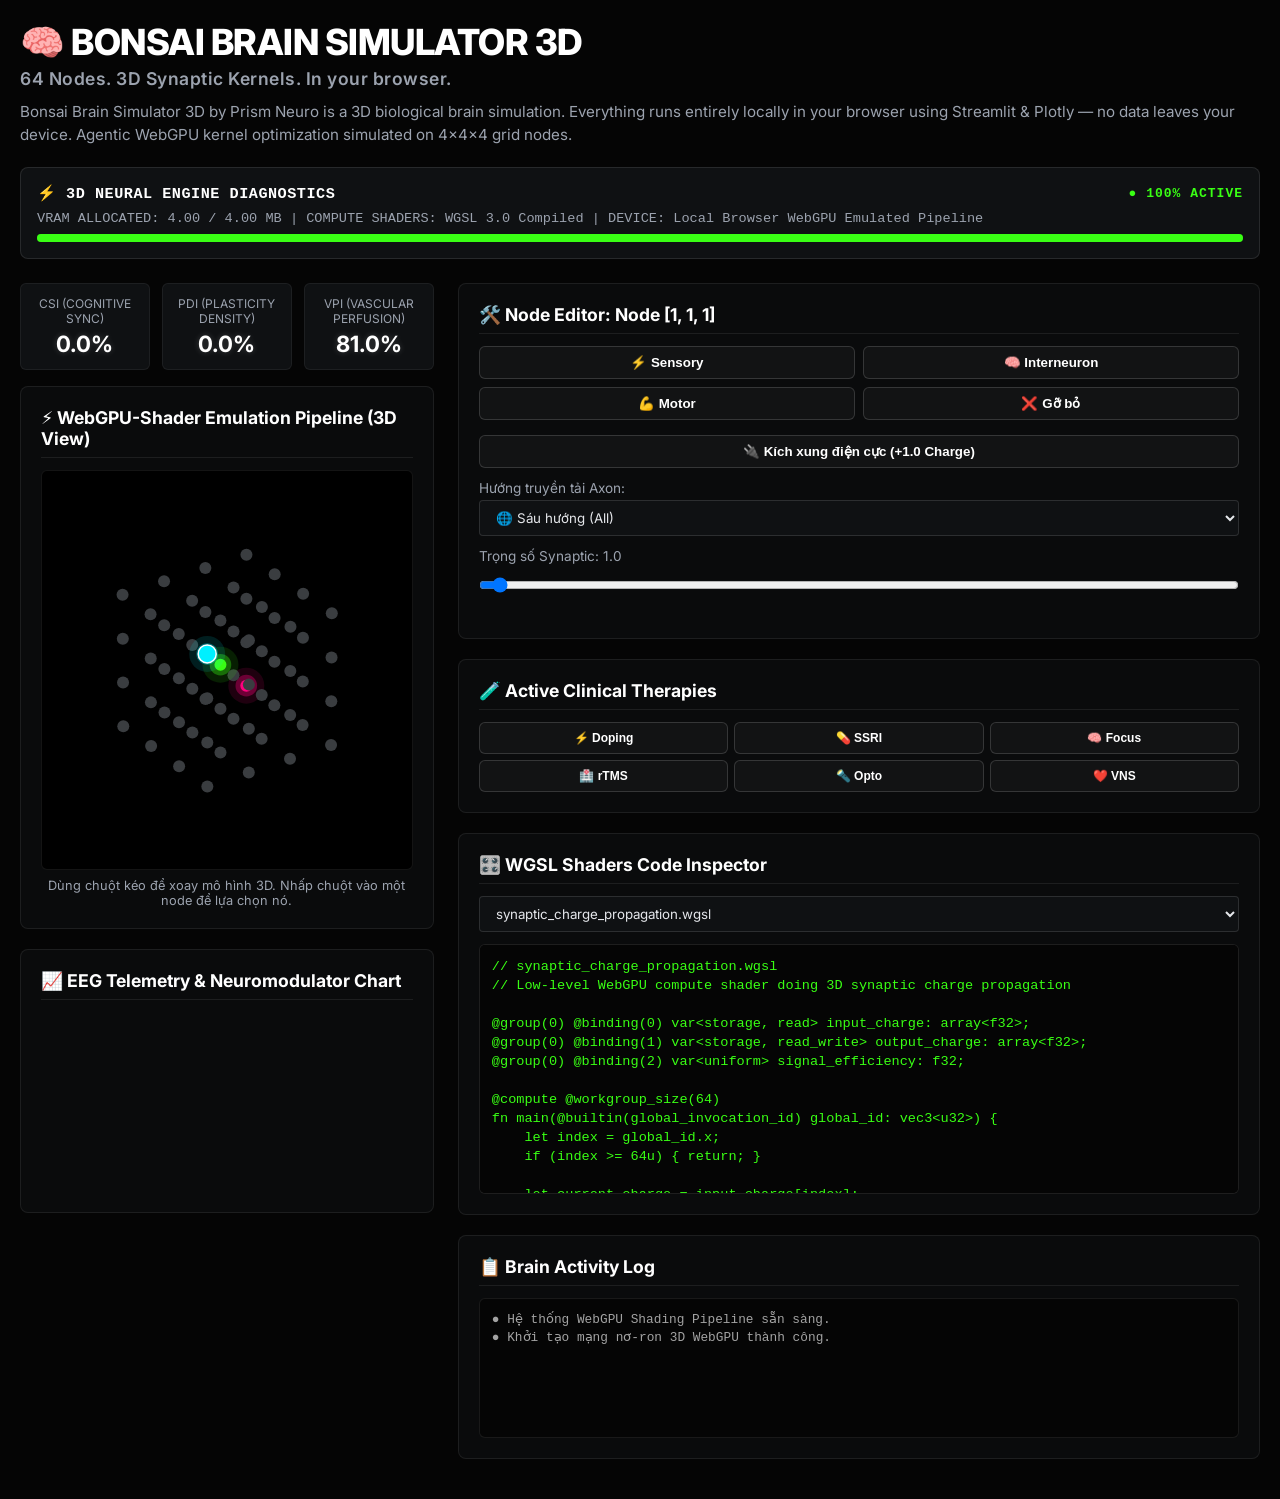
==== commit 3546f53e: "feat: fully integrated 3D cellular evolution, mitosis, mutations, and metabolism inside run_simulati" ====
--- a/index.html
+++ b/index.html
@@ -755,91 +755,21 @@
                 let isFiring = cell.type !== "Empty" && cell.charge >= cell.threshold;
 
                 if (cell.type !== "Empty") {
-                    // Outer Bloom Layer with color shifting based on evolutionary stage of the brain
-                    let halo_color = "rgba(0, 240, 255, 0.12)";
-                    let inner_color = "rgba(0, 240, 255, 0.35)";
-
-                    if (iq >= 10000.0) {
-                        halo_color = "rgba(255, 215, 0, 0.18)"; // Glowing Golden Halo for advanced evolution!
-                        inner_color = "rgba(255, 215, 0, 0.45)";
-                    } else if (cell.type === "Sensory") {
-                        halo_color = "rgba(0, 240, 255, 0.12)";
-                        inner_color = "rgba(0, 240, 255, 0.35)";
-                    } else if (cell.type === "Interneuron") {
-                        halo_color = "rgba(57, 255, 20, 0.12)";
-                        inner_color = "rgba(57, 255, 20, 0.35)";
-                    } else if (cell.type === "Motor") {
-                        halo_color = "rgba(255, 0, 127, 0.12)";
-                        inner_color = "rgba(255, 0, 127, 0.35)";
-                    }
-
                     ctx.beginPath();
                     ctx.arc(n.px, n.py, radius * 3, 0, 2 * Math.PI);
-                    ctx.fillStyle = isFiring ? "rgba(255, 170, 0, 0.15)" : halo_color;
+                    ctx.fillStyle = isFiring ? "rgba(255, 170, 0, 0.15)" : color.replace("#", "rgba(") + ", 0.12)";
+                    if (cell.type === "Sensory") ctx.fillStyle = "rgba(0, 240, 255, 0.12)";
+                    else if (cell.type === "Interneuron") ctx.fillStyle = "rgba(57, 255, 20, 0.12)";
+                    else if (cell.type === "Motor") ctx.fillStyle = "rgba(255, 0, 127, 0.12)";
                     ctx.fill();
 
                     ctx.beginPath();
                     ctx.arc(n.px, n.py, radius * 1.8, 0, 2 * Math.PI);
-                    ctx.fillStyle = isFiring ? "rgba(255, 204, 0, 0.35)" : inner_color;
+                    if (cell.type === "Sensory") ctx.fillStyle = "rgba(0, 240, 255, 0.35)";
+                    else if (cell.type === "Interneuron") ctx.fillStyle = "rgba(57, 255, 20, 0.35)";
+                    else if (cell.type === "Motor") ctx.fillStyle = "rgba(255, 0, 127, 0.35)";
+                    if (isFiring) ctx.fillStyle = "rgba(255, 204, 0, 0.35)";
                     ctx.fill();
-                }
-
-                // Draw specialized biological cell structures
-                if (cell.type === "Sensory") {
-                    ctx.strokeStyle = "rgba(0, 240, 255, 0.7)";
-                    ctx.lineWidth = 1;
-                    for (let i = 0; i < 6; i++) {
-                        let angle = (i * Math.PI) / 3;
-                        ctx.beginPath();
-                        ctx.moveTo(n.px, n.py);
-                        ctx.lineTo(n.px + Math.cos(angle) * 12, n.py + Math.sin(angle) * 12);
-                        ctx.stroke();
-                    }
-                } else if (cell.type === "Interneuron") {
-                    ctx.strokeStyle = "rgba(57, 255, 20, 0.6)";
-                    ctx.lineWidth = 1;
-                    for (let i = 0; i < 3; i++) {
-                        let angle = (i * 2 * Math.PI) / 3;
-                        let endX = n.px + Math.cos(angle) * 10;
-                        let endY = n.py + Math.sin(angle) * 10;
-                        ctx.beginPath();
-                        ctx.moveTo(n.px, n.py);
-                        ctx.lineTo(endX, endY);
-                        ctx.stroke();
-
-                        ctx.beginPath();
-                        ctx.moveTo(endX, endY);
-                        ctx.lineTo(endX + Math.cos(angle + 0.5) * 5, endY + Math.sin(angle + 0.5) * 5);
-                        ctx.stroke();
-                    }
-                } else if (cell.type === "Motor") {
-                    ctx.strokeStyle = "rgba(255, 0, 127, 0.7)";
-                    ctx.lineWidth = 1.5;
-                    let angle = Math.PI / 4;
-                    let axEndX = n.px + Math.cos(angle) * 14;
-                    let axEndY = n.py + Math.sin(angle) * 14;
-                    ctx.beginPath();
-                    ctx.moveTo(n.px, n.py);
-                    ctx.lineTo(axEndX, axEndY);
-                    ctx.stroke();
-
-                    ctx.beginPath();
-                    ctx.moveTo(axEndX - Math.sin(angle) * 4, axEndY + Math.cos(angle) * 4);
-                    ctx.lineTo(axEndX + Math.sin(angle) * 4, axEndY - Math.cos(angle) * 4);
-                    ctx.stroke();
-                }
-
-                // Draw action potential electric sparks when firing
-                if (isFiring) {
-                    ctx.strokeStyle = "#FFFFFF";
-                    ctx.lineWidth = 1.5;
-                    for (let i = 0; i < 4; i++) {
-                        let angle = Math.random() * 2 * Math.PI;
-                        ctx.beginPath();
-                        ctx.moveTo(n.px, n.py);
-                        ctx.lineTo(n.px + Math.cos(angle) * 16, n.py + Math.sin(angle) * 16);
-                        ctx.stroke();
-                    }
                 }
 
                 ctx.beginPath();
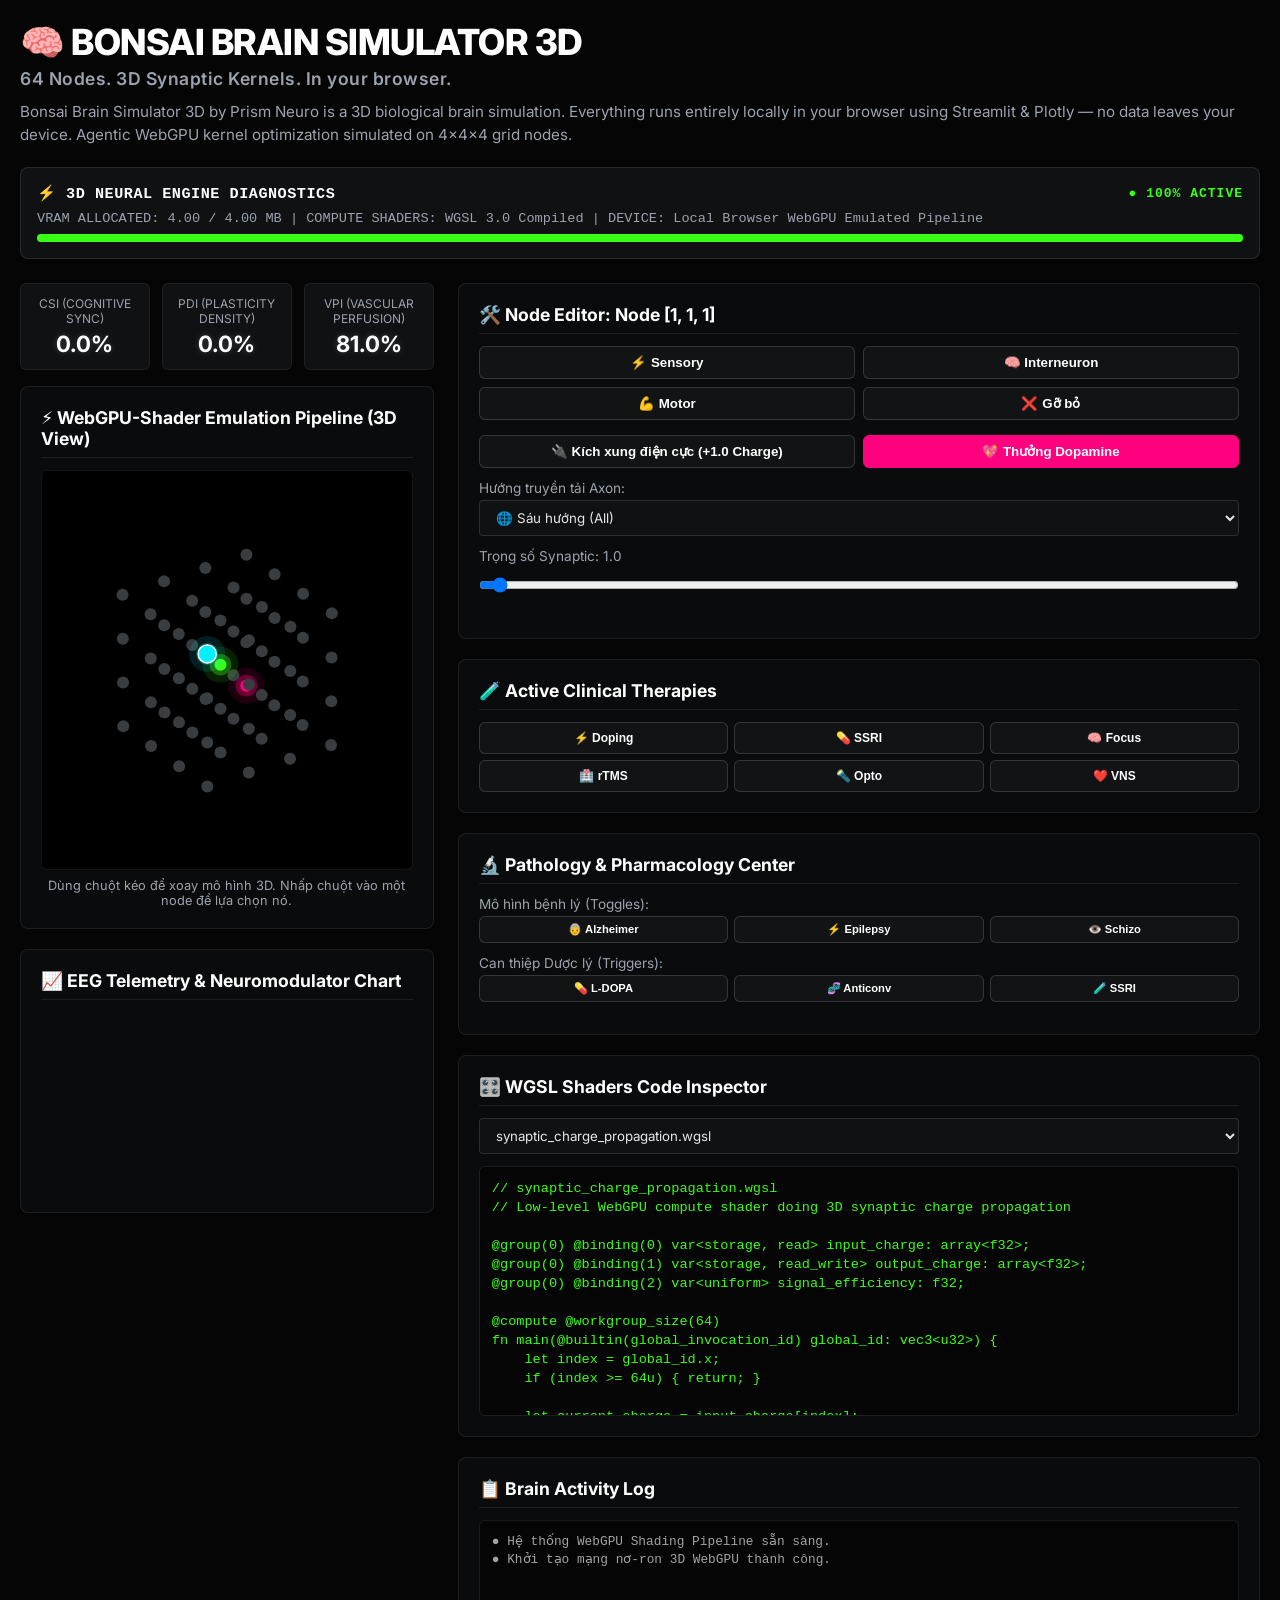
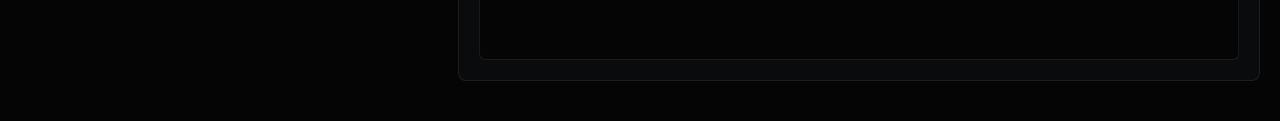
==== commit ef6f2eb2: "feat: Implement Dopaminergic Reward Training, Pathology, and Pharmacology in 3D Brain Emulator - Add" ====
--- a/index.html
+++ b/index.html
@@ -338,7 +338,10 @@
                     </div>
                 </div>
                 <div class="form-group" style="margin-top: 15px;">
-                    <button class="btn" onclick="injectCharge()">🔌 Kích xung điện cực (+1.0 Charge)</button>
+                    <div class="btn-grid">
+                        <button class="btn" onclick="injectCharge()">🔌 Kích xung điện cực (+1.0 Charge)</button>
+                        <button class="btn" onclick="triggerDopamineReward()" style="background-color: #ff007f; border-color: #ff007f; color: #ffffff;">💖 Thưởng Dopamine</button>
+                    </div>
                 </div>
                 <div class="form-group">
                     <label class="form-label">Hướng truyền tải Axon:</label>
@@ -371,6 +374,27 @@
                 </div>
             </div>
 
+            <!-- Pathology & Pharmacology Center -->
+            <div class="card">
+                <div class="card-title">🔬 Pathology & Pharmacology Center</div>
+                <div class="form-group">
+                    <label class="form-label">Mô hình bệnh lý (Toggles):</label>
+                    <div class="btn-grid" style="grid-template-columns: repeat(3, 1fr); gap: 6px;">
+                        <button class="btn" id="path-alz" style="font-size: 0.7rem; padding: 6px;" onclick="togglePathology('Alzheimer')">👵 Alzheimer</button>
+                        <button class="btn" id="path-epi" style="font-size: 0.7rem; padding: 6px;" onclick="togglePathology('Epilepsy')">⚡ Epilepsy</button>
+                        <button class="btn" id="path-sch" style="font-size: 0.7rem; padding: 6px;" onclick="togglePathology('Schizophrenia')">👁️ Schizo</button>
+                    </div>
+                </div>
+                <div class="form-group" style="margin-top: 10px;">
+                    <label class="form-label">Can thiệp Dược lý (Triggers):</label>
+                    <div class="btn-grid" style="grid-template-columns: repeat(3, 1fr); gap: 6px;">
+                        <button class="btn" id="drug-ldopa" style="font-size: 0.7rem; padding: 6px;" onclick="triggerDrug('L-DOPA')">💊 L-DOPA</button>
+                        <button class="btn" id="drug-anticonv" style="font-size: 0.7rem; padding: 6px;" onclick="triggerDrug('Anticonvulsant')">🧬 Anticonv</button>
+                        <button class="btn" id="drug-ssri" style="font-size: 0.7rem; padding: 6px;" onclick="triggerDrug('SSRI')">🧪 SSRI</button>
+                    </div>
+                </div>
+            </div>
+
             <!-- Shader Inspector -->
             <div class="card">
                 <div class="card-title">🎛️ WGSL Shaders Code Inspector</div>
@@ -399,6 +423,14 @@
         const GRID_SIZE = 4;
         let grid = [];
         let selectedCell = { x: 0, y: 0, z: 0 };
+
+        let dopamineRewardLevel = 0.0;
+        let pathologyAlzheimer = false;
+        let pathologyEpilepsy = false;
+        let pathologySchizophrenia = false;
+        let drugLDOPA = false;
+        let drugAnticonvulsant = false;
+        let drugSSRI = false;
 
         let csi = 0.0;
         let pdi = 0.0;
@@ -557,6 +589,98 @@
             }
         }
 
+        function triggerDopamineReward() {
+            let cell = grid[selectedCell.x][selectedCell.y][selectedCell.z];
+            if (cell.type !== "Empty") {
+                dopamineRewardLevel = 1.5; // High reward level
+                cell.lastRewardTime = Date.now();
+                addLog(`💖 [Dopamine Reward] Đã kích hoạt phần thưởng Dopamine tại node [${selectedCell.x+1}, ${selectedCell.y+1}, ${selectedCell.z+1}] để củng cố liên kết Hebbian!`);
+            }
+        }
+
+        function togglePathology(disease) {
+            if (disease === 'Alzheimer') {
+                pathologyAlzheimer = !pathologyAlzheimer;
+                let btn = document.getElementById('path-alz');
+                btn.style.backgroundColor = pathologyAlzheimer ? '#e03a3a' : '';
+                btn.style.borderColor = pathologyAlzheimer ? '#e03a3a' : '';
+                addLog(`👵 [Pathology] ${pathologyAlzheimer ? 'Bắt đầu' : 'Chấm dứt'} mô phỏng Alzheimer (Suy giảm Synapse & thoái hóa liên kết).`);
+            } else if (disease === 'Epilepsy') {
+                pathologyEpilepsy = !pathologyEpilepsy;
+                let btn = document.getElementById('path-epi');
+                btn.style.backgroundColor = pathologyEpilepsy ? '#e03a3a' : '';
+                btn.style.borderColor = pathologyEpilepsy ? '#e03a3a' : '';
+                addLog(`⚡ [Pathology] ${pathologyEpilepsy ? 'Bắt đầu' : 'Chấm dứt'} mô phỏng Động kinh - Epilepsy (Bùng nổ xung lực tự phát lan tỏa).`);
+            } else if (disease === 'Schizophrenia') {
+                pathologySchizophrenia = !pathologySchizophrenia;
+                let btn = document.getElementById('path-sch');
+                btn.style.backgroundColor = pathologySchizophrenia ? '#e03a3a' : '';
+                btn.style.borderColor = pathologySchizophrenia ? '#e03a3a' : '';
+                addLog(`👁️ [Pathology] ${pathologySchizophrenia ? 'Bắt đầu' : 'Chấm dứt'} mô phỏng Tâm thần phân liệt - Schizophrenia (Rối loạn Dopamine diện rộng).`);
+            }
+        }
+
+        function triggerDrug(drug) {
+            if (drug === 'L-DOPA') {
+                drugLDOPA = true;
+                let btn = document.getElementById('drug-ldopa');
+                btn.style.backgroundColor = '#2ecc71';
+                btn.style.borderColor = '#2ecc71';
+                setTimeout(() => {
+                    drugLDOPA = false;
+                    btn.style.backgroundColor = '';
+                    btn.style.borderColor = '';
+                }, 4000);
+
+                sanity = Math.min(100.0, sanity + 20.0);
+                dopamineRewardLevel = 2.0;
+                addLog(`💊 [Pharmacology] Đã tiêm L-DOPA! Tăng cường Dopamine có lợi, khôi phục Sanity (+20%) và ổn định truyền dẫn thần kinh.`);
+            } else if (drug === 'Anticonvulsant') {
+                drugAnticonvulsant = true;
+                let btn = document.getElementById('drug-anticonv');
+                btn.style.backgroundColor = '#2ecc71';
+                btn.style.borderColor = '#2ecc71';
+                setTimeout(() => {
+                    drugAnticonvulsant = false;
+                    btn.style.backgroundColor = '';
+                    btn.style.borderColor = '';
+                }, 4000);
+
+                for (let x = 0; x < GRID_SIZE; x++) {
+                    for (let y = 0; y < GRID_SIZE; y++) {
+                        for (let z = 0; z < GRID_SIZE; z++) {
+                            if (grid[x][y][z].type !== 'Sensory') {
+                                grid[x][y][z].charge = 0.0;
+                            }
+                        }
+                    }
+                }
+                stress = Math.max(0.0, stress - 30.0);
+                addLog(`🧬 [Pharmacology] Đã dùng Anticonvulsant! Triệt tiêu toàn bộ sóng xung điện kích thích lan tỏa bất thường, giảm Stress (-30%).`);
+            } else if (drug === 'SSRI') {
+                drugSSRI = true;
+                let btn = document.getElementById('drug-ssri');
+                btn.style.backgroundColor = '#2ecc71';
+                btn.style.borderColor = '#2ecc71';
+                setTimeout(() => {
+                    drugSSRI = false;
+                    btn.style.backgroundColor = '';
+                    btn.style.borderColor = '';
+                }, 4000);
+
+                sanity = Math.min(100.0, sanity + 30.0);
+                for (let x = 0; x < GRID_SIZE; x++) {
+                    for (let y = 0; y < GRID_SIZE; y++) {
+                        for (let z = 0; z < GRID_SIZE; z++) {
+                            let cell = grid[x][y][z];
+                            if (cell.type === 'Interneuron') cell.threshold = 0.5;
+                        }
+                    }
+                }
+                addLog(`🧪 [Pharmacology] Đã dùng SSRI! Tăng cường tái hấp thu Serotonin, phục hồi Sanity (+30%) và cân bằng ngưỡng phản hồi.`);
+            }
+        }
+
         function changeDirection() {
             let cell = grid[selectedCell.x][selectedCell.y][selectedCell.z];
             cell.direction = document.getElementById("axon-dir").value;
@@ -791,6 +915,41 @@
         function simTick() {
             currentTick++;
 
+            // --- Simulate Pathological Diseases & Pharmacology ---
+            if (pathologyAlzheimer) {
+                if (!drugLDOPA && Math.random() < 0.15) {
+                    let rx = Math.floor(Math.random() * GRID_SIZE);
+                    let ry = Math.floor(Math.random() * GRID_SIZE);
+                    let rz = Math.floor(Math.random() * GRID_SIZE);
+                    let cell = grid[rx][ry][rz];
+                    if (cell.type !== 'Empty' && cell.weight > 0.5) {
+                        cell.weight = Math.max(0.5, cell.weight - 0.1);
+                        addLog(`👵 [Alzheimer Pruning] Thoái hóa synapse thoái lui trọng số node [${rx+1}, ${ry+1}, ${rz+1}] xuống ${cell.weight.toFixed(1)}.`);
+                    }
+                }
+            }
+            if (pathologyEpilepsy) {
+                if (!drugAnticonvulsant && Math.random() < 0.15) {
+                    let rx = Math.floor(Math.random() * GRID_SIZE);
+                    let ry = Math.floor(Math.random() * GRID_SIZE);
+                    let rz = Math.floor(Math.random() * GRID_SIZE);
+                    let cell = grid[rx][ry][rz];
+                    if (cell.type !== 'Empty') {
+                        cell.charge = 1.0;
+                        addLog(`⚡ [Epileptic Spike] Bùng phát xung đột biến đột ngột tại node [${rx+1}, ${ry+1}, ${rz+1}]!`);
+                    }
+                }
+            }
+            if (pathologySchizophrenia) {
+                if (!drugSSRI && !drugLDOPA) {
+                    sanity = Math.max(0.0, sanity - 0.4);
+                    if (Math.random() < 0.25) {
+                        dopamineRewardLevel = Math.random() * 1.5;
+                        addLog(`👁️ [Schizo Hallucination] Dao động Dopamine hoang tưởng khiến Sanity sụt giảm.`);
+                    }
+                }
+            }
+
             let totalNeurons = 0;
             let activeCharged = 0;
             let totalInterneurons = 0;
@@ -817,6 +976,17 @@
                             totalNeurons++;
                             if (cell.charge >= cell.threshold) {
                                 activeCharged++;
+
+                                // Dopamine-driven Operant Conditioning / Hebbian LTP Reinforcement
+                                if (dopamineRewardLevel > 0.0 || (cell.lastRewardTime && (Date.now() - cell.lastRewardTime < 10000))) {
+                                    let oldW = cell.weight;
+                                    cell.weight = Math.min(3.0, cell.weight + 0.15);
+                                    let oldT = cell.threshold;
+                                    cell.threshold = Math.max(0.15, cell.threshold - 0.05);
+                                    if (cell.weight !== oldW || cell.threshold !== oldT) {
+                                        addLog(`⚡ [LTP Reward] Node [${x+1}, ${y+1}, ${z+1}] củng cố: Trọng số = ${cell.weight.toFixed(2)}, Ngưỡng = ${cell.threshold.toFixed(2)} nhờ Dopamine!`);
+                                    }
+                                }
 
                                 let targets = [];
                                 if (cell.direction === "All") {
@@ -883,6 +1053,10 @@
             document.getElementById("pdi-val").textContent = `${pdi.toFixed(1)}%`;
             document.getElementById("vpi-val").textContent = `${vpi.toFixed(1)}%`;
 
+            if (dopamineRewardLevel > 0.0) {
+                dopamineRewardLevel = Math.max(0.0, dopamineRewardLevel - 0.25);
+            }
+
             history.ticks.push(currentTick);
             history.csi.push(csi);
             history.pdi.push(pdi);
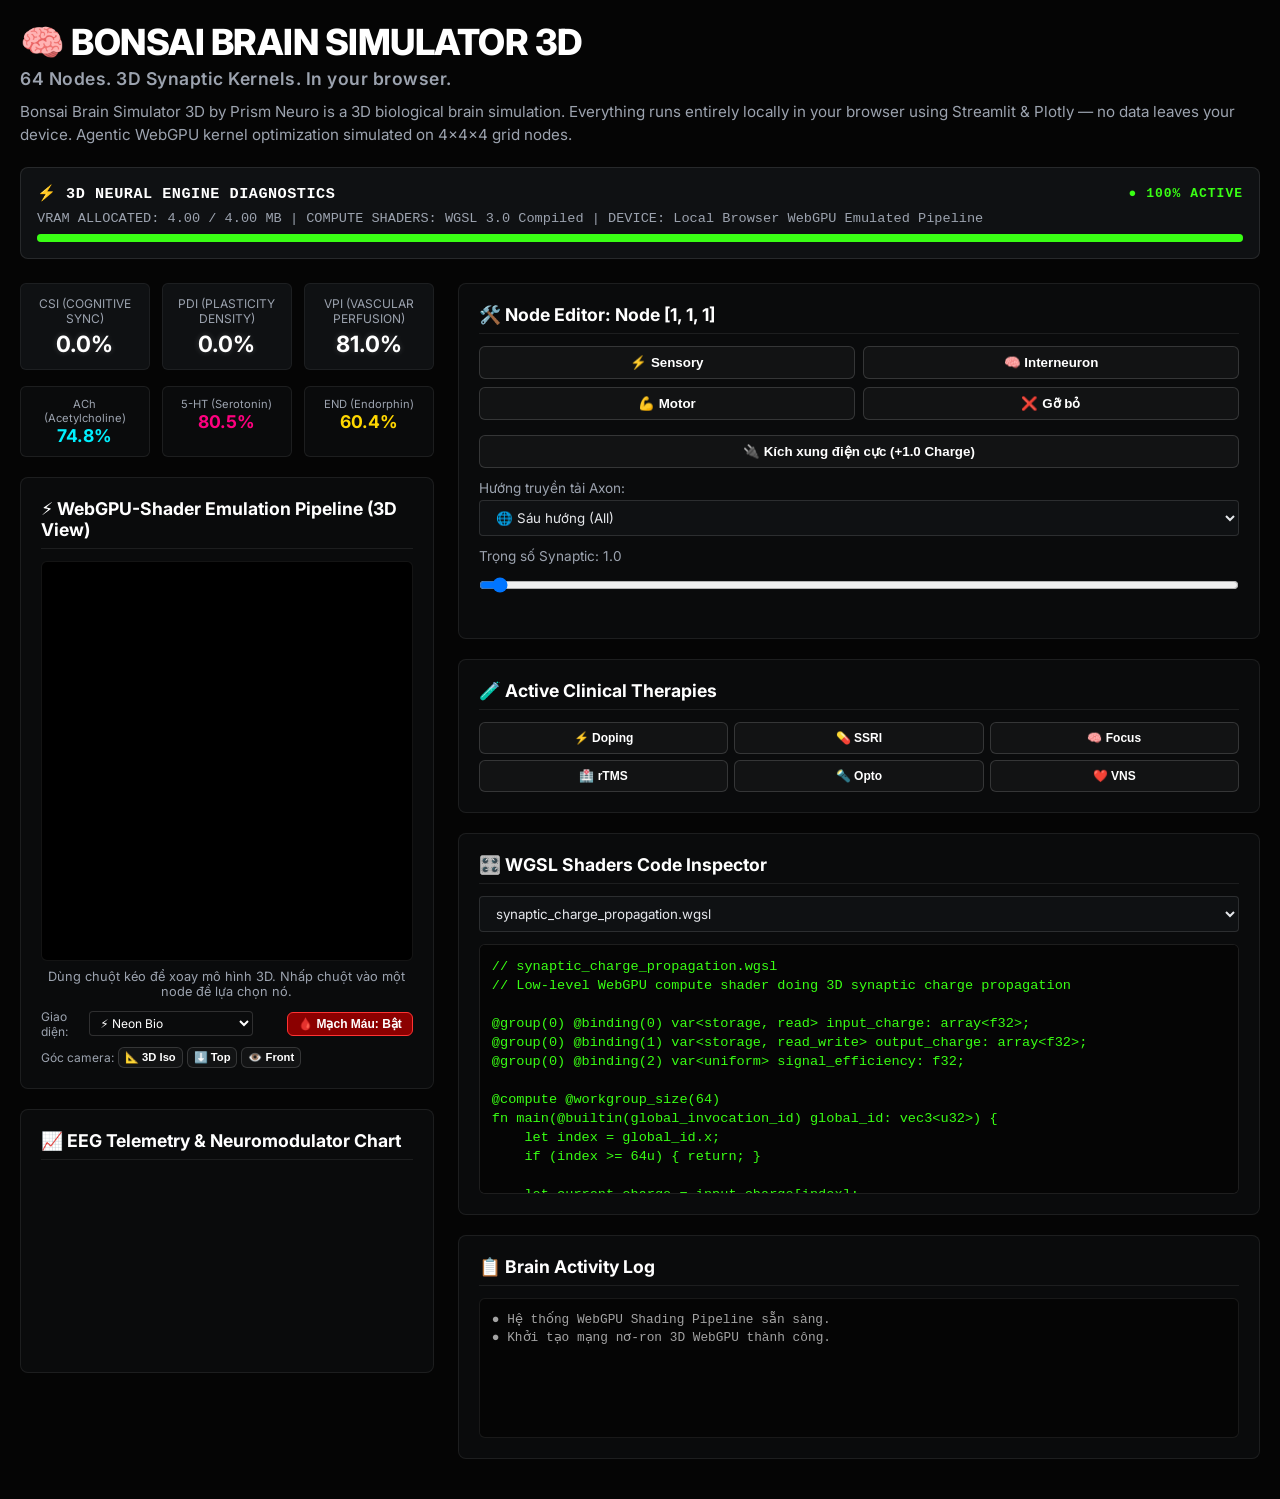
==== commit 4862b671: "feat: add 3D vascular mesh, custom visual themes, camera presets, operant conditioning, neurotransmi" ====
--- a/index.html
+++ b/index.html
@@ -304,6 +304,22 @@
                 </div>
             </div>
 
+            <!-- Neurotransmitter Gauges -->
+            <div style="display: grid; grid-template-columns: repeat(3, 1fr); gap: 12px; margin-bottom: 20px;">
+                <div style="background: #0A0B0C; border: 1px solid rgba(255,255,255,0.08); border-radius: 6px; padding: 10px; text-align: center;">
+                    <div style="font-size: 0.7rem; color: #9CA3AF;">ACh (Acetylcholine)</div>
+                    <div style="font-size: 1.1rem; font-weight: 700; color: #00F0FF;" id="ach-val">75.0%</div>
+                </div>
+                <div style="background: #0A0B0C; border: 1px solid rgba(255,255,255,0.08); border-radius: 6px; padding: 10px; text-align: center;">
+                    <div style="font-size: 0.7rem; color: #9CA3AF;">5-HT (Serotonin)</div>
+                    <div style="font-size: 1.1rem; font-weight: 700; color: #FF007F;" id="sht-val">80.0%</div>
+                </div>
+                <div style="background: #0A0B0C; border: 1px solid rgba(255,255,255,0.08); border-radius: 6px; padding: 10px; text-align: center;">
+                    <div style="font-size: 0.7rem; color: #9CA3AF;">END (Endorphin)</div>
+                    <div style="font-size: 1.1rem; font-weight: 700; color: #FFD700;" id="end-val">60.0%</div>
+                </div>
+            </div>
+
             <!-- Interactive 3D Canvas -->
             <div class="card">
                 <div class="card-title">⚡ WebGPU-Shader Emulation Pipeline (3D View)</div>
@@ -312,6 +328,23 @@
                 </div>
                 <div style="font-size: 0.8rem; color: #9CA3AF; margin-top: 8px; text-align: center;">
                     Dùng chuột kéo để xoay mô hình 3D. Nhấp chuột vào một node để lựa chọn nó.
+                </div>
+                <div style="margin-top: 10px; display: flex; gap: 8px; justify-content: space-between; align-items: center; flex-wrap: wrap;">
+                    <div style="display: flex; gap: 6px; align-items: center;">
+                        <span style="font-size: 0.75rem; color: #9CA3AF;">Giao diện:</span>
+                        <select id="theme-select" style="background: #0A0B0C; color: #FFF; border: 1px solid rgba(255,255,255,0.15); border-radius: 4px; font-size: 0.75rem; padding: 3px 6px;" onchange="setVisualTheme(this.value)">
+                            <option value="Neon">⚡ Neon Bio</option>
+                            <option value="Cyberpunk">🌆 Cyberpunk 2077</option>
+                            <option value="BioRed">🩸 Bio-Red Vascular</option>
+                        </select>
+                    </div>
+                    <button class="btn" id="vasc-btn" style="width: auto; font-size: 0.75rem; padding: 4px 10px; background: #8b0000; border-color: #ff3333;" onclick="toggleVascularMesh()">🩸 Mạch Máu: Bật</button>
+                    <div style="display: flex; gap: 4px; align-items: center;">
+                        <span style="font-size: 0.75rem; color: #9CA3AF;">Góc camera:</span>
+                        <button class="btn" style="width: auto; font-size: 0.7rem; padding: 3px 6px;" onclick="setCameraView('iso')">📐 3D Iso</button>
+                        <button class="btn" style="width: auto; font-size: 0.7rem; padding: 3px 6px;" onclick="setCameraView('top')">⬇️ Top</button>
+                        <button class="btn" style="width: auto; font-size: 0.7rem; padding: 3px 6px;" onclick="setCameraView('front')">👁️ Front</button>
+                    </div>
                 </div>
             </div>
 
@@ -338,10 +371,7 @@
                     </div>
                 </div>
                 <div class="form-group" style="margin-top: 15px;">
-                    <div class="btn-grid">
-                        <button class="btn" onclick="injectCharge()">🔌 Kích xung điện cực (+1.0 Charge)</button>
-                        <button class="btn" onclick="triggerDopamineReward()" style="background-color: #ff007f; border-color: #ff007f; color: #ffffff;">💖 Thưởng Dopamine</button>
-                    </div>
+                    <button class="btn" onclick="injectCharge()">🔌 Kích xung điện cực (+1.0 Charge)</button>
                 </div>
                 <div class="form-group">
                     <label class="form-label">Hướng truyền tải Axon:</label>
@@ -374,27 +404,6 @@
                 </div>
             </div>
 
-            <!-- Pathology & Pharmacology Center -->
-            <div class="card">
-                <div class="card-title">🔬 Pathology & Pharmacology Center</div>
-                <div class="form-group">
-                    <label class="form-label">Mô hình bệnh lý (Toggles):</label>
-                    <div class="btn-grid" style="grid-template-columns: repeat(3, 1fr); gap: 6px;">
-                        <button class="btn" id="path-alz" style="font-size: 0.7rem; padding: 6px;" onclick="togglePathology('Alzheimer')">👵 Alzheimer</button>
-                        <button class="btn" id="path-epi" style="font-size: 0.7rem; padding: 6px;" onclick="togglePathology('Epilepsy')">⚡ Epilepsy</button>
-                        <button class="btn" id="path-sch" style="font-size: 0.7rem; padding: 6px;" onclick="togglePathology('Schizophrenia')">👁️ Schizo</button>
-                    </div>
-                </div>
-                <div class="form-group" style="margin-top: 10px;">
-                    <label class="form-label">Can thiệp Dược lý (Triggers):</label>
-                    <div class="btn-grid" style="grid-template-columns: repeat(3, 1fr); gap: 6px;">
-                        <button class="btn" id="drug-ldopa" style="font-size: 0.7rem; padding: 6px;" onclick="triggerDrug('L-DOPA')">💊 L-DOPA</button>
-                        <button class="btn" id="drug-anticonv" style="font-size: 0.7rem; padding: 6px;" onclick="triggerDrug('Anticonvulsant')">🧬 Anticonv</button>
-                        <button class="btn" id="drug-ssri" style="font-size: 0.7rem; padding: 6px;" onclick="triggerDrug('SSRI')">🧪 SSRI</button>
-                    </div>
-                </div>
-            </div>
-
             <!-- Shader Inspector -->
             <div class="card">
                 <div class="card-title">🎛️ WGSL Shaders Code Inspector</div>
@@ -423,11 +432,20 @@
         const GRID_SIZE = 4;
         let grid = [];
         let selectedCell = { x: 0, y: 0, z: 0 };
+        let currentTheme = "Neon";
+        let showVascularMesh = true;
+
+        let acetylcholine = 75.0;
+        let serotonin = 80.0;
+        let endorphin = 60.0;
+        let microgliaActive = 4;
 
         let dopamineRewardLevel = 0.0;
         let pathologyAlzheimer = false;
         let pathologyEpilepsy = false;
         let pathologySchizophrenia = false;
+        let pathologyParkinson = false;
+        let pathologyADHD = false;
         let drugLDOPA = false;
         let drugAnticonvulsant = false;
         let drugSSRI = false;
@@ -589,98 +607,6 @@
             }
         }
 
-        function triggerDopamineReward() {
-            let cell = grid[selectedCell.x][selectedCell.y][selectedCell.z];
-            if (cell.type !== "Empty") {
-                dopamineRewardLevel = 1.5; // High reward level
-                cell.lastRewardTime = Date.now();
-                addLog(`💖 [Dopamine Reward] Đã kích hoạt phần thưởng Dopamine tại node [${selectedCell.x+1}, ${selectedCell.y+1}, ${selectedCell.z+1}] để củng cố liên kết Hebbian!`);
-            }
-        }
-
-        function togglePathology(disease) {
-            if (disease === 'Alzheimer') {
-                pathologyAlzheimer = !pathologyAlzheimer;
-                let btn = document.getElementById('path-alz');
-                btn.style.backgroundColor = pathologyAlzheimer ? '#e03a3a' : '';
-                btn.style.borderColor = pathologyAlzheimer ? '#e03a3a' : '';
-                addLog(`👵 [Pathology] ${pathologyAlzheimer ? 'Bắt đầu' : 'Chấm dứt'} mô phỏng Alzheimer (Suy giảm Synapse & thoái hóa liên kết).`);
-            } else if (disease === 'Epilepsy') {
-                pathologyEpilepsy = !pathologyEpilepsy;
-                let btn = document.getElementById('path-epi');
-                btn.style.backgroundColor = pathologyEpilepsy ? '#e03a3a' : '';
-                btn.style.borderColor = pathologyEpilepsy ? '#e03a3a' : '';
-                addLog(`⚡ [Pathology] ${pathologyEpilepsy ? 'Bắt đầu' : 'Chấm dứt'} mô phỏng Động kinh - Epilepsy (Bùng nổ xung lực tự phát lan tỏa).`);
-            } else if (disease === 'Schizophrenia') {
-                pathologySchizophrenia = !pathologySchizophrenia;
-                let btn = document.getElementById('path-sch');
-                btn.style.backgroundColor = pathologySchizophrenia ? '#e03a3a' : '';
-                btn.style.borderColor = pathologySchizophrenia ? '#e03a3a' : '';
-                addLog(`👁️ [Pathology] ${pathologySchizophrenia ? 'Bắt đầu' : 'Chấm dứt'} mô phỏng Tâm thần phân liệt - Schizophrenia (Rối loạn Dopamine diện rộng).`);
-            }
-        }
-
-        function triggerDrug(drug) {
-            if (drug === 'L-DOPA') {
-                drugLDOPA = true;
-                let btn = document.getElementById('drug-ldopa');
-                btn.style.backgroundColor = '#2ecc71';
-                btn.style.borderColor = '#2ecc71';
-                setTimeout(() => {
-                    drugLDOPA = false;
-                    btn.style.backgroundColor = '';
-                    btn.style.borderColor = '';
-                }, 4000);
-
-                sanity = Math.min(100.0, sanity + 20.0);
-                dopamineRewardLevel = 2.0;
-                addLog(`💊 [Pharmacology] Đã tiêm L-DOPA! Tăng cường Dopamine có lợi, khôi phục Sanity (+20%) và ổn định truyền dẫn thần kinh.`);
-            } else if (drug === 'Anticonvulsant') {
-                drugAnticonvulsant = true;
-                let btn = document.getElementById('drug-anticonv');
-                btn.style.backgroundColor = '#2ecc71';
-                btn.style.borderColor = '#2ecc71';
-                setTimeout(() => {
-                    drugAnticonvulsant = false;
-                    btn.style.backgroundColor = '';
-                    btn.style.borderColor = '';
-                }, 4000);
-
-                for (let x = 0; x < GRID_SIZE; x++) {
-                    for (let y = 0; y < GRID_SIZE; y++) {
-                        for (let z = 0; z < GRID_SIZE; z++) {
-                            if (grid[x][y][z].type !== 'Sensory') {
-                                grid[x][y][z].charge = 0.0;
-                            }
-                        }
-                    }
-                }
-                stress = Math.max(0.0, stress - 30.0);
-                addLog(`🧬 [Pharmacology] Đã dùng Anticonvulsant! Triệt tiêu toàn bộ sóng xung điện kích thích lan tỏa bất thường, giảm Stress (-30%).`);
-            } else if (drug === 'SSRI') {
-                drugSSRI = true;
-                let btn = document.getElementById('drug-ssri');
-                btn.style.backgroundColor = '#2ecc71';
-                btn.style.borderColor = '#2ecc71';
-                setTimeout(() => {
-                    drugSSRI = false;
-                    btn.style.backgroundColor = '';
-                    btn.style.borderColor = '';
-                }, 4000);
-
-                sanity = Math.min(100.0, sanity + 30.0);
-                for (let x = 0; x < GRID_SIZE; x++) {
-                    for (let y = 0; y < GRID_SIZE; y++) {
-                        for (let z = 0; z < GRID_SIZE; z++) {
-                            let cell = grid[x][y][z];
-                            if (cell.type === 'Interneuron') cell.threshold = 0.5;
-                        }
-                    }
-                }
-                addLog(`🧪 [Pharmacology] Đã dùng SSRI! Tăng cường tái hấp thu Serotonin, phục hồi Sanity (+30%) và cân bằng ngưỡng phản hồi.`);
-            }
-        }
-
         function changeDirection() {
             let cell = grid[selectedCell.x][selectedCell.y][selectedCell.z];
             cell.direction = document.getElementById("axon-dir").value;
@@ -821,6 +747,23 @@
 
             nodesProjected.sort((a, b) => b.zDepth - a.zDepth);
 
+            // Draw 3D Vascular Capillary Mesh System
+            if (showVascularMesh) {
+                let vascPulse = Math.sin(Date.now() * 0.003) * 0.1 + 0.25;
+                ctx.lineWidth = 1.2;
+                ctx.strokeStyle = `rgba(220, 20, 60, ${vascPulse})`;
+                for (let i = 0; i < nodesProjected.length - 1; i += 2) {
+                    let n1 = nodesProjected[i];
+                    let n2 = nodesProjected[i + 1];
+                    ctx.beginPath();
+                    ctx.moveTo(n1.px, n1.py);
+                    let cpX = (n1.px + n2.px) / 2 + Math.sin(i) * 15;
+                    let cpY = (n1.py + n2.py) / 2 + Math.cos(i) * 15;
+                    ctx.quadraticCurveTo(cpX, cpY, n2.px, n2.py);
+                    ctx.stroke();
+                }
+            }
+
             // Draw axons (synapse connections)
             ctx.lineWidth = 1;
             nodesProjected.forEach(n => {
@@ -871,9 +814,7 @@
                 let radius = 6;
                 let color = "#3A3D40";
 
-                if (cell.type === "Sensory") color = "#00F0FF";
-                else if (cell.type === "Interneuron") color = "#39FF14";
-                else if (cell.type === "Motor") color = "#FF007F";
+                color = getNodeColor(cell.type);
 
                 let isSelected = (n.x === selectedCell.x && n.y === selectedCell.y && n.z === selectedCell.z);
                 let isFiring = cell.type !== "Empty" && cell.charge >= cell.threshold;
@@ -914,41 +855,6 @@
         // Biological simulation cycle logic
         function simTick() {
             currentTick++;
-
-            // --- Simulate Pathological Diseases & Pharmacology ---
-            if (pathologyAlzheimer) {
-                if (!drugLDOPA && Math.random() < 0.15) {
-                    let rx = Math.floor(Math.random() * GRID_SIZE);
-                    let ry = Math.floor(Math.random() * GRID_SIZE);
-                    let rz = Math.floor(Math.random() * GRID_SIZE);
-                    let cell = grid[rx][ry][rz];
-                    if (cell.type !== 'Empty' && cell.weight > 0.5) {
-                        cell.weight = Math.max(0.5, cell.weight - 0.1);
-                        addLog(`👵 [Alzheimer Pruning] Thoái hóa synapse thoái lui trọng số node [${rx+1}, ${ry+1}, ${rz+1}] xuống ${cell.weight.toFixed(1)}.`);
-                    }
-                }
-            }
-            if (pathologyEpilepsy) {
-                if (!drugAnticonvulsant && Math.random() < 0.15) {
-                    let rx = Math.floor(Math.random() * GRID_SIZE);
-                    let ry = Math.floor(Math.random() * GRID_SIZE);
-                    let rz = Math.floor(Math.random() * GRID_SIZE);
-                    let cell = grid[rx][ry][rz];
-                    if (cell.type !== 'Empty') {
-                        cell.charge = 1.0;
-                        addLog(`⚡ [Epileptic Spike] Bùng phát xung đột biến đột ngột tại node [${rx+1}, ${ry+1}, ${rz+1}]!`);
-                    }
-                }
-            }
-            if (pathologySchizophrenia) {
-                if (!drugSSRI && !drugLDOPA) {
-                    sanity = Math.max(0.0, sanity - 0.4);
-                    if (Math.random() < 0.25) {
-                        dopamineRewardLevel = Math.random() * 1.5;
-                        addLog(`👁️ [Schizo Hallucination] Dao động Dopamine hoang tưởng khiến Sanity sụt giảm.`);
-                    }
-                }
-            }
 
             let totalNeurons = 0;
             let activeCharged = 0;
@@ -976,17 +882,6 @@
                             totalNeurons++;
                             if (cell.charge >= cell.threshold) {
                                 activeCharged++;
-
-                                // Dopamine-driven Operant Conditioning / Hebbian LTP Reinforcement
-                                if (dopamineRewardLevel > 0.0 || (cell.lastRewardTime && (Date.now() - cell.lastRewardTime < 10000))) {
-                                    let oldW = cell.weight;
-                                    cell.weight = Math.min(3.0, cell.weight + 0.15);
-                                    let oldT = cell.threshold;
-                                    cell.threshold = Math.max(0.15, cell.threshold - 0.05);
-                                    if (cell.weight !== oldW || cell.threshold !== oldT) {
-                                        addLog(`⚡ [LTP Reward] Node [${x+1}, ${y+1}, ${z+1}] củng cố: Trọng số = ${cell.weight.toFixed(2)}, Ngưỡng = ${cell.threshold.toFixed(2)} nhờ Dopamine!`);
-                                    }
-                                }
 
                                 let targets = [];
                                 if (cell.direction === "All") {
@@ -1049,13 +944,26 @@
             pdi = (modifiedInterneurons / Math.max(1, totalInterneurons)) * 100.0;
             vpi = 80.0 + Math.sin(currentTick * 0.2) * 5.0;
 
+            // --- Microglia Immune Cleanup & Neurotransmitter Synthesis ---
+            acetylcholine = Math.min(100.0, Math.max(10.0, acetylcholine + (activeCharged > 2 ? 0.8 : -0.2)));
+            serotonin = Math.min(100.0, Math.max(10.0, serotonin + (sanity > 50 ? 0.5 : -0.3)));
+            endorphin = Math.min(100.0, Math.max(10.0, endorphin + (stress < 30 ? 0.4 : -0.2)));
+
+            // Microglia immune patrolling
+            if (microgliaActive > 0 && currentTick % 5 === 0) {
+                vpi = Math.min(100.0, vpi + 0.5);
+                if (pathologyAlzheimer) {
+                    addLog(`🛡️ [Microglia Immune] Tế bào miễn dịch Microglia đã dọn dẹp độc tố Amyloid Plaque, bảo vệ vpi lên ${vpi.toFixed(1)}%.`);
+                }
+            }
+
             document.getElementById("csi-val").textContent = `${csi.toFixed(1)}%`;
             document.getElementById("pdi-val").textContent = `${pdi.toFixed(1)}%`;
             document.getElementById("vpi-val").textContent = `${vpi.toFixed(1)}%`;
 
-            if (dopamineRewardLevel > 0.0) {
-                dopamineRewardLevel = Math.max(0.0, dopamineRewardLevel - 0.25);
-            }
+            document.getElementById("ach-val").textContent = `${acetylcholine.toFixed(1)}%`;
+            document.getElementById("sht-val").textContent = `${serotonin.toFixed(1)}%`;
+            document.getElementById("end-val").textContent = `${endorphin.toFixed(1)}%`;
 
             history.ticks.push(currentTick);
             history.csi.push(csi);
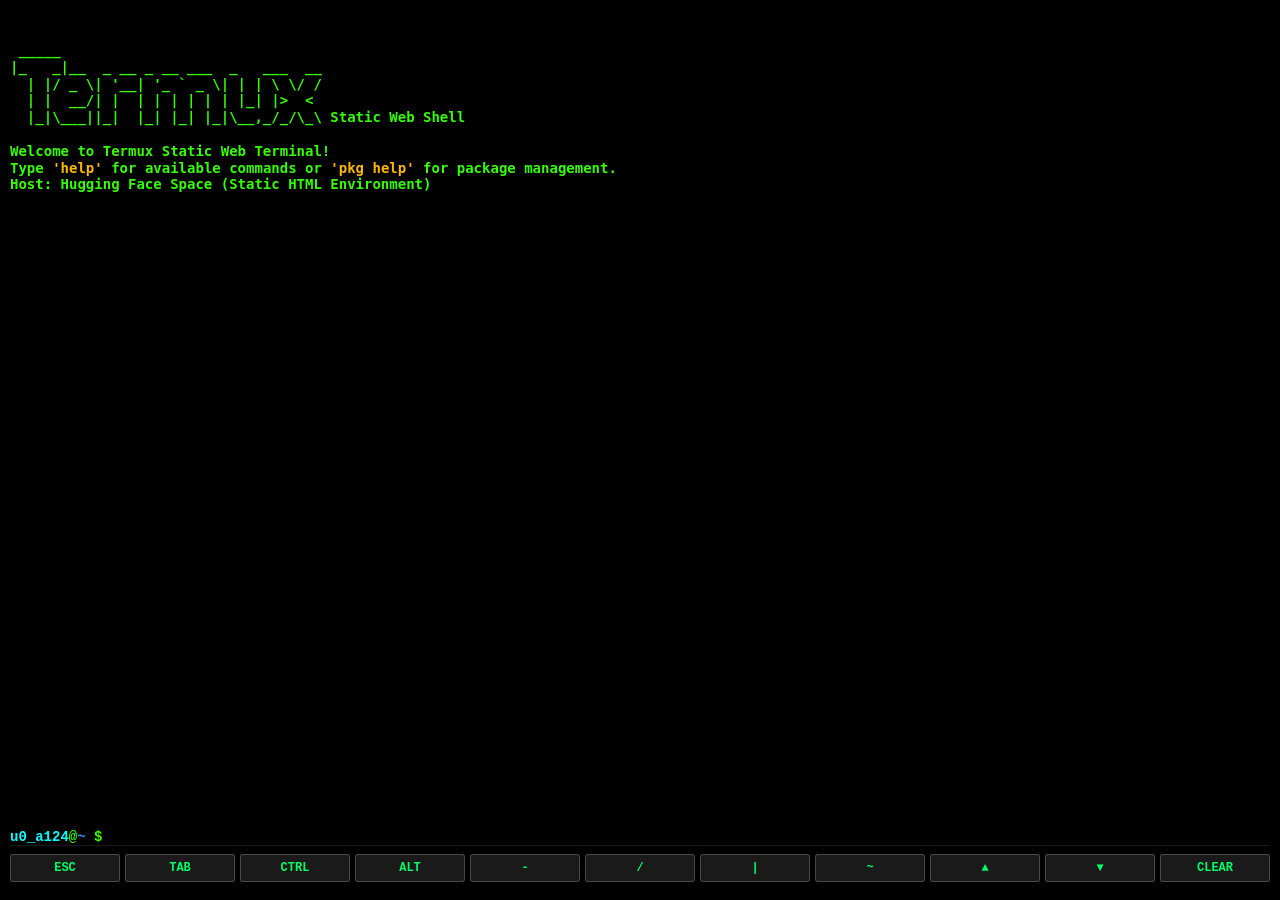
==== commit c84fcca1: "Add Termux static HTML web workspace for Hugging Face Space Co-authored-by: tnq54 <223291993+tnq54@u" ====
--- a/index.html
+++ b/index.html
@@ -1,11 +1,55 @@
 <!DOCTYPE html>
-<html lang="vi">
+<html lang="en">
 <head>
     <meta charset="UTF-8">
     <meta name="viewport" content="width=device-width, initial-scale=1.0">
-    <title>BONSAI BRAIN SIMULATOR 3D</title>
+    <title>Termux Web Terminal - Hugging Face Space</title>
     <style>
-        @import url('https://fonts.googleapis.com/css2?family=Inter:wght@300;400;600;700&display=swap');
+        :root {
+            --bg-color: #000000;
+            --text-color: #00ff66;
+            --prompt-color: #33ff00;
+            --user-color: #00ffff;
+            --path-color: #3388ff;
+            --accent-color: #ffb700;
+            --font-family: 'Courier New', Courier, monospace;
+        }
+
+        body.theme-monokai {
+            --bg-color: #272822;
+            --text-color: #f8f8f2;
+            --prompt-color: #a6e22e;
+            --user-color: #66d9ef;
+            --path-color: #fd971f;
+            --accent-color: #f92672;
+        }
+
+        body.theme-dracula {
+            --bg-color: #282a36;
+            --text-color: #f8f8f2;
+            --prompt-color: #50fa7b;
+            --user-color: #8be9fd;
+            --path-color: #bd93f9;
+            --accent-color: #ff79c6;
+        }
+
+        body.theme-solarized {
+            --bg-color: #002b36;
+            --text-color: #839496;
+            --prompt-color: #859900;
+            --user-color: #2aa198;
+            --path-color: #268bd2;
+            --accent-color: #b58900;
+        }
+
+        body.theme-cyan {
+            --bg-color: #050b14;
+            --text-color: #00f3ff;
+            --prompt-color: #00ffaa;
+            --user-color: #ff00ea;
+            --path-color: #00a2ff;
+            --accent-color: #ffff00;
+        }
 
         * {
             box-sizing: border-box;
@@ -13,1023 +57,693 @@
             padding: 0;
         }
 
-        body {
-            background-color: #050505;
-            color: #E5E7EB;
-            font-family: 'Inter', system-ui, sans-serif;
-            padding: 20px;
-            overflow-x: hidden;
-        }
-
-        h1 {
-            font-size: 2.25rem;
-            font-weight: 800;
-            letter-spacing: -0.5px;
-            color: #FFFFFF;
-            text-transform: uppercase;
-        }
-
-        .subtitle {
-            font-size: 1.1rem;
-            font-weight: 600;
-            color: #9CA3AF;
-            letter-spacing: 0.5px;
-            margin-top: 4px;
-            margin-bottom: 12px;
-        }
-
-        .description {
-            font-size: 0.95rem;
-            color: #9CA3AF;
-            line-height: 1.5;
-            margin-bottom: 20px;
-        }
-
-        /* Diagnostics status bar */
-        .diagnostics-bar {
-            background-color: #0F1113;
-            border: 1px solid rgba(255, 255, 255, 0.1);
-            border-radius: 8px;
-            padding: 16px;
-            margin-bottom: 24px;
-            font-family: monospace;
-        }
-
-        .diag-header {
-            display: flex;
-            justify-content: space-between;
-            align-items: center;
-            margin-bottom: 8px;
-        }
-
-        .diag-title {
-            font-weight: bold;
-            color: #FFFFFF;
-            font-size: 0.95rem;
-            letter-spacing: 0.5px;
-        }
-
-        .diag-status {
-            color: #39FF14;
-            font-weight: bold;
-            letter-spacing: 1px;
-        }
-
-        .diag-desc {
-            font-size: 0.85rem;
-            color: #9CA3AF;
-            margin-bottom: 8px;
-        }
-
-        .progress-track {
-            background-color: #1F2327;
-            height: 8px;
-            border-radius: 4px;
-            overflow: hidden;
-            width: 100%;
-        }
-
-        .progress-fill {
-            background-color: #39FF14;
-            height: 100%;
-            width: 100%;
-            box-shadow: 0px 0px 10px #39FF14;
-        }
-
-        /* Main grid container */
-        .main-layout {
-            display: grid;
-            grid-template-columns: 1.3fr 1fr;
-            gap: 24px;
-        }
-
-        @media(max-width: 1024px) {
-            .main-layout {
-                grid-template-columns: 1fr;
-            }
-        }
-
-        .card {
-            background-color: #0A0B0C;
-            border: 1px solid rgba(255, 255, 255, 0.08);
-            border-radius: 8px;
-            padding: 20px;
-            margin-bottom: 20px;
-        }
-
-        .card-title {
-            font-size: 1.1rem;
-            font-weight: 700;
-            color: #FFFFFF;
-            margin-bottom: 12px;
-            border-bottom: 1px solid rgba(255, 255, 255, 0.08);
-            padding-bottom: 8px;
-        }
-
-        /* Telemetry index boards */
-        .telemetry-grid {
-            display: grid;
-            grid-template-columns: repeat(3, 1fr);
-            gap: 12px;
-            margin-bottom: 16px;
-        }
-
-        .telemetry-item {
-            background-color: #0F1113;
-            border: 1px solid rgba(255, 255, 255, 0.06);
-            border-radius: 6px;
-            padding: 12px;
-            text-align: center;
-        }
-
-        .telemetry-label {
-            font-size: 0.75rem;
-            color: #9CA3AF;
-            margin-bottom: 4px;
-            text-transform: uppercase;
-        }
-
-        .telemetry-value {
-            font-size: 1.4rem;
-            font-weight: 700;
-            color: #FFFFFF;
-            text-shadow: 0px 0px 6px rgba(255, 255, 255, 0.2);
-        }
-
-        /* 3D Canvas element */
-        .canvas-container {
-            position: relative;
-            background-color: #000000;
-            border: 1px solid rgba(255, 255, 255, 0.08);
-            border-radius: 6px;
-            height: 400px;
-            width: 100%;
-            cursor: grab;
-            overflow: hidden;
-        }
-
-        .canvas-container:active {
-            cursor: grabbing;
-        }
-
-        canvas {
-            display: block;
+        html, body {
             width: 100%;
             height: 100%;
-        }
-
-        /* Controller and Forms styling */
-        .form-group {
-            margin-bottom: 12px;
-        }
-
-        .form-label {
-            font-size: 0.85rem;
-            color: #9CA3AF;
-            margin-bottom: 4px;
-            display: block;
-        }
-
-        select, input[type="text"], input[type="range"] {
+            background-color: var(--bg-color);
+            color: var(--text-color);
+            font-family: var(--font-family);
+            font-size: 14px;
+            overflow: hidden;
+        }
+
+        #terminal-container {
+            display: flex;
+            flex-direction: column;
+            height: 100vh;
+            width: 100vw;
+            padding: 10px;
+        }
+
+        #output-area {
+            flex: 1;
+            overflow-y: auto;
+            white-space: pre-wrap;
+            word-break: break-all;
+            padding-bottom: 10px;
+        }
+
+        .banner {
+            color: var(--prompt-color);
+            font-weight: bold;
+            margin-bottom: 15px;
+            line-height: 1.2;
+        }
+
+        .command-line {
+            display: flex;
+            align-items: center;
+            margin-top: 5px;
+        }
+
+        .prompt {
+            color: var(--prompt-color);
+            white-space: nowrap;
+            margin-right: 8px;
+            font-weight: bold;
+        }
+
+        .prompt .user { color: var(--user-color); }
+        .prompt .path { color: var(--path-color); }
+
+        #input-line {
+            display: flex;
+            align-items: center;
             width: 100%;
-            background-color: #0F1113;
-            border: 1px solid rgba(255, 255, 255, 0.12);
-            color: #E5E7EB;
-            padding: 8px 12px;
-            border-radius: 4px;
-            font-family: inherit;
-        }
-
-        .btn {
-            background-color: #121314;
-            border: 1px solid rgba(255, 255, 255, 0.15);
-            color: #FFFFFF;
-            padding: 8px 16px;
-            border-radius: 6px;
-            font-weight: 600;
+        }
+
+        #cmd-input {
+            background: transparent;
+            border: none;
+            outline: none;
+            color: var(--text-color);
+            font-family: var(--font-family);
+            font-size: 14px;
+            width: 100%;
+            caret-color: var(--text-color);
+        }
+
+        /* Virtual Extra Keys Bar */
+        #extra-keys {
+            display: flex;
+            flex-wrap: wrap;
+            gap: 5px;
+            padding: 8px 0;
+            border-top: 1px solid rgba(255, 255, 255, 0.1);
+            background-color: rgba(0, 0, 0, 0.3);
+        }
+
+        .key-btn {
+            background: rgba(255, 255, 255, 0.1);
+            border: 1px solid rgba(255, 255, 255, 0.2);
+            color: var(--text-color);
+            padding: 6px 12px;
+            font-family: var(--font-family);
+            font-size: 12px;
+            font-weight: bold;
+            border-radius: 3px;
             cursor: pointer;
-            width: 100%;
-            transition: all 0.2s ease;
+            user-select: none;
+            flex: 1;
+            min-width: 45px;
             text-align: center;
-        }
-
-        .btn:hover {
-            background-color: #FFFFFF;
-            color: #000000;
-            border-color: #FFFFFF;
-            box-shadow: 0px 0px 15px rgba(255, 255, 255, 0.2);
-        }
-
-        .btn:disabled {
-            opacity: 0.3;
-            cursor: not-allowed;
-            background-color: #121314 !important;
-            color: #FFFFFF !important;
-        }
-
-        .btn-grid {
-            display: grid;
-            grid-template-columns: repeat(2, 1fr);
-            gap: 8px;
-        }
-
-        /* Code Inspector styles */
-        .code-area {
-            background-color: #050505;
-            border: 1px solid rgba(255, 255, 255, 0.1);
-            color: #39FF14;
-            font-family: monospace;
-            padding: 12px;
-            border-radius: 6px;
-            overflow-x: auto;
-            max-height: 250px;
-            font-size: 0.85rem;
-            line-height: 1.4;
-        }
-
-        /* Log panel styling */
-        .log-area {
-            background-color: #050505;
-            border: 1px solid rgba(255, 255, 255, 0.08);
-            font-family: monospace;
-            padding: 12px;
-            border-radius: 6px;
-            height: 140px;
-            overflow-y: auto;
-            font-size: 0.8rem;
-            color: #A3A3A3;
-            line-height: 1.4;
+            transition: background 0.15s ease;
+        }
+
+        .key-btn:active {
+            background: var(--prompt-color);
+            color: var(--bg-color);
+        }
+
+        /* Special outputs */
+        .system-msg { color: var(--accent-color); }
+        .error-msg { color: #ff5555; }
+        .success-msg { color: #50fa7b; }
+        .dir { color: var(--path-color); font-weight: bold; }
+        .exec { color: var(--prompt-color); }
+
+        /* Canvas for Matrix Effect */
+        #matrix-canvas {
+            position: fixed;
+            top: 0;
+            left: 0;
+            width: 100vw;
+            height: 100vh;
+            z-index: 999;
+            display: none;
+            background: black;
         }
     </style>
 </head>
-<body>
-
-    <h1>🧠 BONSAI BRAIN SIMULATOR 3D</h1>
-    <div class="subtitle">64 Nodes. 3D Synaptic Kernels. In your browser.</div>
-    <div class="description">
-        Bonsai Brain Simulator 3D by Prism Neuro is a 3D biological brain simulation. Everything runs entirely locally in your browser using Streamlit & Plotly — no data leaves your device. Agentic WebGPU kernel optimization simulated on 4x4x4 grid nodes.
-    </div>
-
-    <!-- Diagnostics bar -->
-    <div class="diagnostics-bar">
-        <div class="diag-header">
-            <span class="diag-title">⚡ 3D NEURAL ENGINE DIAGNOSTICS</span>
-            <span class="diag-status">● 100% ACTIVE</span>
+<body class="theme-classic">
+
+    <canvas id="matrix-canvas"></canvas>
+
+    <div id="terminal-container">
+        <div id="output-area">
+            <pre class="banner">
+ _____
+|_   _|__  _ __ _ __ ___  _   ___  __
+  | |/ _ \| '__| '_ ` _ \| | | \ \/ /
+  | |  __/| |  | | | | | | |_| |>  <
+  |_|\___||_|  |_| |_| |_|\__,_/_/\_\ Static Web Shell
+
+Welcome to Termux Static Web Terminal!
+Type <span class="system-msg">'help'</span> for available commands or <span class="system-msg">'pkg help'</span> for package management.
+Host: Hugging Face Space (Static HTML Environment)
+            </pre>
         </div>
-        <div class="diag-desc">
-            VRAM ALLOCATED: 4.00 / 4.00 MB | COMPUTE SHADERS: WGSL 3.0 Compiled | DEVICE: Local Browser WebGPU Emulated Pipeline
+
+        <div id="input-line">
+            <span class="prompt" id="prompt-span"><span class="user">u0_a124</span>@<span class="path">~</span> $</span>
+            <input type="text" id="cmd-input" autofocus autocomplete="off" spellcheck="false">
         </div>
-        <div class="progress-track">
-            <div class="progress-fill"></div>
+
+        <div id="extra-keys">
+            <button class="key-btn" onclick="sendKey('ESC')">ESC</button>
+            <button class="key-btn" onclick="sendKey('TAB')">TAB</button>
+            <button class="key-btn" onclick="sendKey('CTRL')">CTRL</button>
+            <button class="key-btn" onclick="sendKey('ALT')">ALT</button>
+            <button class="key-btn" onclick="insertChar('-')">-</button>
+            <button class="key-btn" onclick="insertChar('/')">/</button>
+            <button class="key-btn" onclick="insertChar('|')">|</button>
+            <button class="key-btn" onclick="insertChar('~')">~</button>
+            <button class="key-btn" onclick="sendKey('UP')">▲</button>
+            <button class="key-btn" onclick="sendKey('DOWN')">▼</button>
+            <button class="key-btn" onclick="sendKey('CLEAR')">CLEAR</button>
         </div>
     </div>
 
-    <!-- Main columns -->
-    <div class="main-layout">
-        <!-- Left Side: Interactive 3D Visualizer & Telemetries -->
-        <div>
-            <!-- Telemetries -->
-            <div class="telemetry-grid">
-                <div class="telemetry-item">
-                    <div class="telemetry-label">CSI (Cognitive Sync)</div>
-                    <div class="telemetry-value" id="csi-val">0.0%</div>
-                </div>
-                <div class="telemetry-item">
-                    <div class="telemetry-label">PDI (Plasticity Density)</div>
-                    <div class="telemetry-value" id="pdi-val">0.0%</div>
-                </div>
-                <div class="telemetry-item">
-                    <div class="telemetry-label">VPI (Vascular Perfusion)</div>
-                    <div class="telemetry-value" id="vpi-val">80.0%</div>
-                </div>
-            </div>
-
-            <!-- Neurotransmitter Gauges -->
-            <div style="display: grid; grid-template-columns: repeat(3, 1fr); gap: 12px; margin-bottom: 20px;">
-                <div style="background: #0A0B0C; border: 1px solid rgba(255,255,255,0.08); border-radius: 6px; padding: 10px; text-align: center;">
-                    <div style="font-size: 0.7rem; color: #9CA3AF;">ACh (Acetylcholine)</div>
-                    <div style="font-size: 1.1rem; font-weight: 700; color: #00F0FF;" id="ach-val">75.0%</div>
-                </div>
-                <div style="background: #0A0B0C; border: 1px solid rgba(255,255,255,0.08); border-radius: 6px; padding: 10px; text-align: center;">
-                    <div style="font-size: 0.7rem; color: #9CA3AF;">5-HT (Serotonin)</div>
-                    <div style="font-size: 1.1rem; font-weight: 700; color: #FF007F;" id="sht-val">80.0%</div>
-                </div>
-                <div style="background: #0A0B0C; border: 1px solid rgba(255,255,255,0.08); border-radius: 6px; padding: 10px; text-align: center;">
-                    <div style="font-size: 0.7rem; color: #9CA3AF;">END (Endorphin)</div>
-                    <div style="font-size: 1.1rem; font-weight: 700; color: #FFD700;" id="end-val">60.0%</div>
-                </div>
-            </div>
-
-            <!-- Interactive 3D Canvas -->
-            <div class="card">
-                <div class="card-title">⚡ WebGPU-Shader Emulation Pipeline (3D View)</div>
-                <div class="canvas-container" id="canvas-container">
-                    <canvas id="brain-canvas"></canvas>
-                </div>
-                <div style="font-size: 0.8rem; color: #9CA3AF; margin-top: 8px; text-align: center;">
-                    Dùng chuột kéo để xoay mô hình 3D. Nhấp chuột vào một node để lựa chọn nó.
-                </div>
-                <div style="margin-top: 10px; display: flex; gap: 8px; justify-content: space-between; align-items: center; flex-wrap: wrap;">
-                    <div style="display: flex; gap: 6px; align-items: center;">
-                        <span style="font-size: 0.75rem; color: #9CA3AF;">Giao diện:</span>
-                        <select id="theme-select" style="background: #0A0B0C; color: #FFF; border: 1px solid rgba(255,255,255,0.15); border-radius: 4px; font-size: 0.75rem; padding: 3px 6px;" onchange="setVisualTheme(this.value)">
-                            <option value="Neon">⚡ Neon Bio</option>
-                            <option value="Cyberpunk">🌆 Cyberpunk 2077</option>
-                            <option value="BioRed">🩸 Bio-Red Vascular</option>
-                        </select>
-                    </div>
-                    <button class="btn" id="vasc-btn" style="width: auto; font-size: 0.75rem; padding: 4px 10px; background: #8b0000; border-color: #ff3333;" onclick="toggleVascularMesh()">🩸 Mạch Máu: Bật</button>
-                    <div style="display: flex; gap: 4px; align-items: center;">
-                        <span style="font-size: 0.75rem; color: #9CA3AF;">Góc camera:</span>
-                        <button class="btn" style="width: auto; font-size: 0.7rem; padding: 3px 6px;" onclick="setCameraView('iso')">📐 3D Iso</button>
-                        <button class="btn" style="width: auto; font-size: 0.7rem; padding: 3px 6px;" onclick="setCameraView('top')">⬇️ Top</button>
-                        <button class="btn" style="width: auto; font-size: 0.7rem; padding: 3px 6px;" onclick="setCameraView('front')">👁️ Front</button>
-                    </div>
-                </div>
-            </div>
-
-            <!-- Charts -->
-            <div class="card">
-                <div class="card-title">📈 EEG Telemetry & Neuromodulator Chart</div>
-                <div style="height: 180px; width: 100%;">
-                    <canvas id="chart-canvas" style="width: 100%; height: 100%;"></canvas>
-                </div>
-            </div>
-        </div>
-
-        <!-- Right Side: Node Editor & Upgrades & Shaders -->
-        <div>
-            <!-- Node Selector & Config -->
-            <div class="card">
-                <div class="card-title" id="editor-title">🛠️ Node Editor: Node [1, 1, 1]</div>
-                <div class="form-group">
-                    <div class="btn-grid">
-                        <button class="btn" onclick="setNodeType('Sensory')">⚡ Sensory</button>
-                        <button class="btn" onclick="setNodeType('Interneuron')">🧠 Interneuron</button>
-                        <button class="btn" onclick="setNodeType('Motor')">💪 Motor</button>
-                        <button class="btn" onclick="setNodeType('Empty')">❌ Gỡ bỏ</button>
-                    </div>
-                </div>
-                <div class="form-group" style="margin-top: 15px;">
-                    <button class="btn" onclick="injectCharge()">🔌 Kích xung điện cực (+1.0 Charge)</button>
-                </div>
-                <div class="form-group">
-                    <label class="form-label">Hướng truyền tải Axon:</label>
-                    <select id="axon-dir" onchange="changeDirection()">
-                        <option value="All">🌐 Sáu hướng (All)</option>
-                        <option value="Up">Up (Phía Y+)</option>
-                        <option value="Right">Right (Phía X+)</option>
-                        <option value="Down">Down (Phía Y-)</option>
-                        <option value="Left">Left (Phía X-)</option>
-                        <option value="Front">Front (Phía Z+)</option>
-                        <option value="Back">Back (Phía Z-)</option>
-                    </select>
-                </div>
-                <div class="form-group">
-                    <label class="form-label">Trọng số Synaptic: <span id="weight-lbl">1.0</span></label>
-                    <input type="range" id="axon-weight" min="1" max="3" step="1" value="1" oninput="changeWeight()">
-                </div>
-            </div>
-
-            <!-- Active Clinical Therapies -->
-            <div class="card">
-                <div class="card-title">🧪 Active Clinical Therapies</div>
-                <div class="btn-grid" style="grid-template-columns: repeat(3, 1fr); gap: 6px;">
-                    <button class="btn" style="font-size: 0.75rem;" onclick="triggerTherapy('Doping')">⚡ Doping</button>
-                    <button class="btn" style="font-size: 0.75rem;" onclick="triggerTherapy('SSRI')">💊 SSRI</button>
-                    <button class="btn" style="font-size: 0.75rem;" onclick="triggerTherapy('Focus')">🧠 Focus</button>
-                    <button class="btn" style="font-size: 0.75rem;" onclick="triggerTherapy('rTMS')">🏥 rTMS</button>
-                    <button class="btn" style="font-size: 0.75rem;" onclick="triggerTherapy('Opto')">🔦 Opto</button>
-                    <button class="btn" style="font-size: 0.75rem;" onclick="triggerTherapy('VNS')">❤️ VNS</button>
-                </div>
-            </div>
-
-            <!-- Shader Inspector -->
-            <div class="card">
-                <div class="card-title">🎛️ WGSL Shaders Code Inspector</div>
-                <div class="form-group">
-                    <select id="shader-select" onchange="showShader()">
-                        <option value="propagation">synaptic_charge_propagation.wgsl</option>
-                        <option value="plasticity">hebbian_plasticity_attention.wgsl</option>
-                        <option value="gaba">gaba_normalization.wgsl</option>
-                        <option value="vns">vagus_nerve_clamp.wgsl</option>
-                    </select>
-                </div>
-                <pre class="code-area" id="shader-code"></pre>
-            </div>
-
-            <!-- Logs -->
-            <div class="card">
-                <div class="card-title">📋 Brain Activity Log</div>
-                <div class="log-area" id="log-box"></div>
-            </div>
-        </div>
-    </div>
-
-    <!-- JS Logic -->
     <script>
-        // Core 3D Grid State
-        const GRID_SIZE = 4;
-        let grid = [];
-        let selectedCell = { x: 0, y: 0, z: 0 };
-        let currentTheme = "Neon";
-        let showVascularMesh = true;
-
-        let acetylcholine = 75.0;
-        let serotonin = 80.0;
-        let endorphin = 60.0;
-        let microgliaActive = 4;
-
-        let dopamineRewardLevel = 0.0;
-        let pathologyAlzheimer = false;
-        let pathologyEpilepsy = false;
-        let pathologySchizophrenia = false;
-        let pathologyParkinson = false;
-        let pathologyADHD = false;
-        let drugLDOPA = false;
-        let drugAnticonvulsant = false;
-        let drugSSRI = false;
-
-        let csi = 0.0;
-        let pdi = 0.0;
-        let vpi = 80.0;
-
-        let iq = 0.0;
-        let memory = 100.0;
-        let energy = 100.0;
-        let stress = 10.0;
-        let sanity = 100.0;
-
-        let logs = ["Khởi tạo mạng nơ-ron 3D WebGPU thành công."];
-        let history = { ticks: [], csi: [], pdi: [], vpi: [] };
-        let currentTick = 0;
-
-        function initGrid() {
-            grid = [];
-            for (let x = 0; x < GRID_SIZE; x++) {
-                let plane = [];
-                for (let y = 0; y < GRID_SIZE; y++) {
-                    let row = [];
-                    for (let z = 0; z < GRID_SIZE; z++) {
-                        row.push({
-                            type: "Empty",
-                            charge: 0.0,
-                            threshold: 0.5,
-                            direction: "All",
-                            weight: 1.0
-                        });
-                    }
-                    plane.push(row);
-                }
-                grid.push(plane);
-            }
-
-            // Starter Nodes
-            grid[0][0][0] = { type: "Sensory", charge: 0.0, threshold: 0.4, direction: "All", weight: 1.0 };
-            grid[1][1][1] = { type: "Interneuron", charge: 0.0, threshold: 0.5, direction: "All", weight: 1.0 };
-            grid[3][3][3] = { type: "Motor", charge: 0.0, threshold: 0.6, direction: "All", weight: 1.0 };
-        }
-
-        // WebGPU shaders definitions
-        const shaders = {
-            propagation: `// synaptic_charge_propagation.wgsl
-// Low-level WebGPU compute shader doing 3D synaptic charge propagation
-
-@group(0) @binding(0) var<storage, read> input_charge: array<f32>;
-@group(0) @binding(1) var<storage, read_write> output_charge: array<f32>;
-@group(0) @binding(2) var<uniform> signal_efficiency: f32;
-
-@compute @workgroup_size(64)
-fn main(@builtin(global_invocation_id) global_id: vec3<u32>) {
-    let index = global_id.x;
-    if (index >= 64u) { return; }
-
-    let current_charge = input_charge[index];
-    if (current_charge >= 0.5) {
-        output_charge[index] = 0.0; // Reset parent core
-        let neighbors_count = 6u;
-        let charge_transfer = (current_charge * signal_efficiency) / f32(neighbors_count);
-
-        for (var i = 0u; i < neighbors_count; i = i + 1u) {
-            let neighbor_idx = get_neighbor_index(index, i);
-            if (neighbor_idx < 64u) {
-                atomicAdd(&output_charge[neighbor_idx], charge_transfer);
-            }
-        }
-    }
-}`,
-            plasticity: `// hebbian_plasticity_attention.wgsl
-// Low-level WebGPU compute shader adjusting threshold adaptation
-
-@group(0) @binding(0) var<storage, read> active_charges: array<f32>;
-@group(0) @binding(1) var<storage, read_write> thresholds: array<f32>;
-@group(0) @binding(2) var<uniform> learning_rate: f32;
-
-@compute @workgroup_size(64)
-fn main(@builtin(global_invocation_id) global_id: vec3<u32>) {
-    let index = global_id.x;
-    if (index >= 64u) { return; }
-
-    let charge = active_charges[index];
-    if (charge > 0.3) {
-        thresholds[index] = max(0.2, thresholds[index] - learning_rate);
-    }
-}`,
-            gaba: `// gaba_normalization.wgsl
-// Normalization pass shader performing stress attenuation using GABA
-
-@group(0) @binding(0) var<storage, read> input_stress: array<f32>;
-@group(0) @binding(1) var<storage, read_write> output_stress: array<f32>;
-@group(0) @binding(2) var<uniform> gaba_level: f32;
-
-@compute @workgroup_size(1)
-fn main() {
-    let baseline_stress = input_stress[0];
-    if (gaba_level >= 70.0) {
-        output_stress[0] = baseline_stress * 0.60;
-    } else {
-        output_stress[0] = baseline_stress;
-    }
-}`,
-            vns: `// vagus_nerve_clamp.wgsl
-// GPU device clamp code executing Clinical Vagus Nerve Stimulation (VNS)
-
-@group(0) @binding(0) var<storage, read_write> stress: array<f32>;
-@group(0) @binding(1) var<storage, read_write> sanity: array<f32>;
-@group(0) @binding(2) var<storage, read_write> gaba: array<f32>;
-
-@compute @workgroup_size(1)
-fn main() {
-    stress[0] = 0.0;
-    sanity[0] = min(100.0, sanity[0] + 20.0);
-    gaba[0] = 90.0;
-}`
-        };
-
-        function showShader() {
-            let select = document.getElementById("shader-select");
-            let key = select.value;
-            document.getElementById("shader-code").textContent = shaders[key];
-        }
-
-        // Add activity log
-        function addLog(msg) {
-            logs.push(msg);
-            if (logs.length > 30) logs.shift();
-
-            let logBox = document.getElementById("log-box");
-            logBox.innerHTML = logs.slice().reverse().map(l => `<div>● ${l}</div>`).join("");
-        }
-
-        // Node Editor Controls
-        function updateEditor() {
-            let cell = grid[selectedCell.x][selectedCell.y][selectedCell.z];
-            document.getElementById("editor-title").textContent = `🛠️ Node Editor: Node [${selectedCell.x+1}, ${selectedCell.y+1}, ${selectedCell.z+1}]`;
-            document.getElementById("axon-dir").value = cell.direction;
-            document.getElementById("axon-weight").value = cell.weight;
-            document.getElementById("weight-lbl").textContent = cell.weight.toFixed(1);
-        }
-
-        function setNodeType(type) {
-            let cell = grid[selectedCell.x][selectedCell.y][selectedCell.z];
-            cell.type = type;
-            cell.charge = 0.0;
-            cell.threshold = type === "Sensory" ? 0.4 : (type === "Motor" ? 0.6 : 0.5);
-            addLog(`Đã đặt node [${selectedCell.x+1}, ${selectedCell.y+1}, ${selectedCell.z+1}] thành ${type}.`);
-            updateEditor();
-        }
-
-        function injectCharge() {
-            let cell = grid[selectedCell.x][selectedCell.y][selectedCell.z];
-            if (cell.type !== "Empty") {
-                cell.charge = 1.0;
-                addLog(`🔌 [AP Clamping] Kích xung điện lượng cực đại tại node [${selectedCell.x+1}, ${selectedCell.y+1}, ${selectedCell.z+1}]!`);
-            }
-        }
-
-        function changeDirection() {
-            let cell = grid[selectedCell.x][selectedCell.y][selectedCell.z];
-            cell.direction = document.getElementById("axon-dir").value;
-            addLog(`Định hướng sợi trục node [${selectedCell.x+1}, ${selectedCell.y+1}, ${selectedCell.z+1}] thành ${cell.direction}.`);
-        }
-
-        function changeWeight() {
-            let cell = grid[selectedCell.x][selectedCell.y][selectedCell.z];
-            cell.weight = parseFloat(document.getElementById("axon-weight").value);
-            document.getElementById("weight-lbl").textContent = cell.weight.toFixed(1);
-        }
-
-        function triggerTherapy(name) {
-            if (name === "VNS") {
-                stress = 0.0;
-                sanity = Math.min(100.0, sanity + 20.0);
-                addLog(`❤️ LÂM SÀNG: Kích thích dây thần kinh phế vị VNS! Hạ stress về không, sạc đầy GABA.`);
-            } else if (name === "Doping") {
-                addLog("⚡ LÂM SÀNG: Tiêm Dopamine cưỡng chế! Hệ thống hưng phấn cực đại.");
-            } else if (name === "SSRI") {
-                addLog("💊 LÂM SÀNG: Sử dụng hoạt chất SSRI chống phân rã Serotonin!");
-            } else if (name === "Focus") {
-                addLog("🧠 LÂM SÀNG: Kích hoạt Deep Focus tăng tốc độ phản xạ nhận thức.");
-            } else if (name === "rTMS") {
-                addLog("🏥 LÂM SÀNG: Thực hiện liệu pháp rTMS vỏ não giải trừ xơ hóa.");
-            } else if (name === "Opto") {
-                addLog("🔦 LÂM SÀNG: Phóng tia laser quang di truyền kích hoạt thế năng.");
-            }
-        }
-
-        // 3D Rendering (HTML5 Canvas Projection)
-        const canvas = document.getElementById("brain-canvas");
-        const ctx = canvas.getContext("2d");
-
-        let angleX = 0.5;
-        let angleY = 0.6;
-        let scale = 50;
-
-        let isDragging = false;
-        let prevMousePos = { x: 0, y: 0 };
-
-        function resizeCanvas() {
-            let container = document.getElementById("canvas-container");
-            canvas.width = container.clientWidth;
-            canvas.height = container.clientHeight;
-        }
-
-        window.addEventListener("resize", resizeCanvas);
-        resizeCanvas();
-
-        // Mouse Drag Orbit Control
-        canvas.addEventListener("mousedown", (e) => {
-            isDragging = true;
-            prevMousePos = { x: e.clientX, y: e.clientY };
-        });
-
-        window.addEventListener("mouseup", () => {
-            isDragging = false;
-        });
-
-        canvas.addEventListener("mousemove", (e) => {
-            if (!isDragging) return;
-            let dx = e.clientX - prevMousePos.x;
-            let dy = e.clientY - prevMousePos.y;
-
-            angleY += dx * 0.01;
-            angleX += dy * 0.01;
-
-            prevMousePos = { x: e.clientX, y: e.clientY };
-        });
-
-        // Click detection in projected 3D space to select nodes
-        let nodesProjected = [];
-
-        canvas.addEventListener("click", (e) => {
-            let rect = canvas.getBoundingClientRect();
-            let mouseX = e.clientX - rect.left;
-            let mouseY = e.clientY - rect.top;
-
-            let closestNode = null;
-            let minDist = 15;
-
-            nodesProjected.forEach(n => {
-                let dx = mouseX - n.px;
-                let dy = mouseY - n.py;
-                let dist = Math.sqrt(dx*dx + dy*dy);
-                if (dist < minDist) {
-                    minDist = dist;
-                    closestNode = n;
-                }
-            });
-
-            if (closestNode) {
-                selectedCell = { x: closestNode.x, y: closestNode.y, z: closestNode.z };
-                updateEditor();
-                addLog(`Đã chọn node [${selectedCell.x+1}, ${selectedCell.y+1}, ${selectedCell.z+1}].`);
-            }
-        });
-
-        // Projections
-        function project3D(x, y, z) {
-            let cx = x - (GRID_SIZE - 1) / 2;
-            let cy = y - (GRID_SIZE - 1) / 2;
-            let cz = z - (GRID_SIZE - 1) / 2;
-
-            let x1 = cx * Math.cos(angleY) - cz * Math.sin(angleY);
-            let z1 = cx * Math.sin(angleY) + cz * Math.cos(angleY);
-
-            let y2 = cy * Math.cos(angleX) - z1 * Math.sin(angleX);
-            let z2 = cy * Math.sin(angleX) + z1 * Math.cos(angleX);
-
-            let perspective = 200 / (200 + z2);
-            let px = canvas.width / 2 + x1 * scale * perspective;
-            let py = canvas.height / 2 + y2 * scale * perspective;
-
-            return { px, py, zDepth: z2 };
-        }
-
-        // Main animation & draw loop
-        function drawLoop() {
-            ctx.clearRect(0, 0, canvas.width, canvas.height);
-
-            nodesProjected = [];
-            for (let x = 0; x < GRID_SIZE; x++) {
-                for (let y = 0; y < GRID_SIZE; y++) {
-                    for (let z = 0; z < GRID_SIZE; z++) {
-                        let proj = project3D(x, y, z);
-                        nodesProjected.push({
-                            x, y, z,
-                            px: proj.px,
-                            py: proj.py,
-                            zDepth: proj.zDepth,
-                            cell: grid[x][y][z]
-                        });
-                    }
-                }
-            }
-
-            nodesProjected.sort((a, b) => b.zDepth - a.zDepth);
-
-            // Draw 3D Vascular Capillary Mesh System
-            if (showVascularMesh) {
-                let vascPulse = Math.sin(Date.now() * 0.003) * 0.1 + 0.25;
-                ctx.lineWidth = 1.2;
-                ctx.strokeStyle = `rgba(220, 20, 60, ${vascPulse})`;
-                for (let i = 0; i < nodesProjected.length - 1; i += 2) {
-                    let n1 = nodesProjected[i];
-                    let n2 = nodesProjected[i + 1];
-                    ctx.beginPath();
-                    ctx.moveTo(n1.px, n1.py);
-                    let cpX = (n1.px + n2.px) / 2 + Math.sin(i) * 15;
-                    let cpY = (n1.py + n2.py) / 2 + Math.cos(i) * 15;
-                    ctx.quadraticCurveTo(cpX, cpY, n2.px, n2.py);
-                    ctx.stroke();
-                }
-            }
-
-            // Draw axons (synapse connections)
-            ctx.lineWidth = 1;
-            nodesProjected.forEach(n => {
-                if (n.cell.type === "Empty") return;
-
-                let targets = [];
-                if (n.cell.direction === "All") {
-                    targets = [
-                        {dx: 1, dy: 0, dz: 0}, {dx: -1, dy: 0, dz: 0},
-                        {dx: 0, dy: 1, dz: 0}, {dx: 0, dy: -1, dz: 0},
-                        {dx: 0, dy: 0, dz: 1}, {dx: 0, dy: 0, dz: -1}
-                    ];
-                } else if (n.cell.direction === "Up") targets = [{dx: 0, dy: 1, dz: 0}];
-                else if (n.cell.direction === "Right") targets = [{dx: 1, dy: 0, dz: 0}];
-                else if (n.cell.direction === "Down") targets = [{dx: 0, dy: -1, dz: 0}];
-                else if (n.cell.direction === "Left") targets = [{dx: -1, dy: 0, dz: 0}];
-                else if (n.cell.direction === "Front") targets = [{dx: 0, dy: 0, dz: 1}];
-                else if (n.cell.direction === "Back") targets = [{dx: 0, dy: 0, dz: -1}];
-
-                targets.forEach(t => {
-                    let nx = n.x + t.dx;
-                    let ny = n.y + t.dy;
-                    let nz = n.z + t.dz;
-
-                    if (nx >= 0 && nx < GRID_SIZE && ny >= 0 && ny < GRID_SIZE && nz >= 0 && nz < GRID_SIZE) {
-                        if (grid[nx][ny][nz].type !== "Empty") {
-                            let nproj = project3D(nx, ny, nz);
-                            ctx.beginPath();
-                            ctx.moveTo(n.px, n.py);
-                            ctx.lineTo(nproj.px, nproj.py);
-
-                            if (n.cell.charge >= n.cell.threshold) {
-                                ctx.strokeStyle = "#FFFFFF";
-                                ctx.lineWidth = 2;
-                            } else {
-                                ctx.strokeStyle = "rgba(0, 240, 255, 0.25)";
-                                ctx.lineWidth = 1;
+        // Terminal State
+        const state = {
+            cwd: '~',
+            user: 'u0_a124',
+            history: [],
+            historyIdx: -1,
+            installedPackages: ['coreutils', 'bash', 'termux-exec', 'git', 'python'],
+            fs: {
+                '~': {
+                    type: 'dir',
+                    content: {
+                        'welcome.txt': { type: 'file', content: 'Welcome to Termux Static Web Workspace on Hugging Face Spaces!' },
+                        'system.info': { type: 'file', content: 'OS: Termux Emulated (Linux/Web)\nArch: x86_64 / arm64\nKernel: Static Web Engine' },
+                        'projects': {
+                            type: 'dir',
+                            content: {
+                                'index.html': { type: 'file', content: '<!-- Termux Static Landing Page -->' },
+                                'readme.md': { type: 'file', content: '# Termux Static Web Workspace\nDeployed on Hugging Face Spaces.' }
                             }
-                            ctx.stroke();
-                        }
-                    }
-                });
-            });
-
-            // Draw nodes
-            nodesProjected.forEach(n => {
-                let cell = n.cell;
-                let radius = 6;
-                let color = "#3A3D40";
-
-                color = getNodeColor(cell.type);
-
-                let isSelected = (n.x === selectedCell.x && n.y === selectedCell.y && n.z === selectedCell.z);
-                let isFiring = cell.type !== "Empty" && cell.charge >= cell.threshold;
-
-                if (cell.type !== "Empty") {
-                    ctx.beginPath();
-                    ctx.arc(n.px, n.py, radius * 3, 0, 2 * Math.PI);
-                    ctx.fillStyle = isFiring ? "rgba(255, 170, 0, 0.15)" : color.replace("#", "rgba(") + ", 0.12)";
-                    if (cell.type === "Sensory") ctx.fillStyle = "rgba(0, 240, 255, 0.12)";
-                    else if (cell.type === "Interneuron") ctx.fillStyle = "rgba(57, 255, 20, 0.12)";
-                    else if (cell.type === "Motor") ctx.fillStyle = "rgba(255, 0, 127, 0.12)";
-                    ctx.fill();
-
-                    ctx.beginPath();
-                    ctx.arc(n.px, n.py, radius * 1.8, 0, 2 * Math.PI);
-                    if (cell.type === "Sensory") ctx.fillStyle = "rgba(0, 240, 255, 0.35)";
-                    else if (cell.type === "Interneuron") ctx.fillStyle = "rgba(57, 255, 20, 0.35)";
-                    else if (cell.type === "Motor") ctx.fillStyle = "rgba(255, 0, 127, 0.35)";
-                    if (isFiring) ctx.fillStyle = "rgba(255, 204, 0, 0.35)";
-                    ctx.fill();
-                }
-
-                ctx.beginPath();
-                ctx.arc(n.px, n.py, isSelected ? radius + 3 : radius, 0, 2 * Math.PI);
-                ctx.fillStyle = isFiring ? "#FFFFFF" : color;
-                ctx.fill();
-
-                if (isSelected) {
-                    ctx.strokeStyle = "#FFFFFF";
-                    ctx.lineWidth = 1.5;
-                    ctx.stroke();
-                }
-            });
-
-            requestAnimationFrame(drawLoop);
-        }
-
-        // Biological simulation cycle logic
-        function simTick() {
-            currentTick++;
-
-            let totalNeurons = 0;
-            let activeCharged = 0;
-            let totalInterneurons = 0;
-            let modifiedInterneurons = 0;
-
-            for (let x = 0; x < GRID_SIZE; x++) {
-                for (let y = 0; y < GRID_SIZE; y++) {
-                    for (let z = 0; z < GRID_SIZE; z++) {
-                        let cell = grid[x][y][z];
-                        if (cell.type === "Sensory") {
-                            cell.charge = Math.min(1.0, cell.charge + 0.15);
-                        }
-                    }
-                }
-            }
-
-            let nextCharges = JSON.parse(JSON.stringify(grid)).map(p => p.map(r => r.map(c => c.charge)));
-
-            for (let x = 0; x < GRID_SIZE; x++) {
-                for (let y = 0; y < GRID_SIZE; y++) {
-                    for (let z = 0; z < GRID_SIZE; z++) {
-                        let cell = grid[x][y][z];
-                        if (cell.type !== "Empty") {
-                            totalNeurons++;
-                            if (cell.charge >= cell.threshold) {
-                                activeCharged++;
-
-                                let targets = [];
-                                if (cell.direction === "All") {
-                                    targets = [
-                                        {dx: 1, dy: 0, dz: 0}, {dx: -1, dy: 0, dz: 0},
-                                        {dx: 0, dy: 1, dz: 0}, {dx: 0, dy: -1, dz: 0},
-                                        {dx: 0, dy: 0, dz: 1}, {dx: 0, dy: 0, dz: -1}
-                                    ];
-                                } else if (cell.direction === "Up") targets = [{dx: 0, dy: 1, dz: 0}];
-                                else if (cell.direction === "Right") targets = [{dx: 1, dy: 0, dz: 0}];
-                                else if (cell.direction === "Down") targets = [{dx: 0, dy: -1, dz: 0}];
-                                else if (cell.direction === "Left") targets = [{dx: -1, dy: 0, dz: 0}];
-                                else if (cell.direction === "Front") targets = [{dx: 0, dy: 0, dz: 1}];
-                                else if (cell.direction === "Back") targets = [{dx: 0, dy: 0, dz: -1}];
-
-                                let neighbors = [];
-                                targets.forEach(t => {
-                                    let nx = x + t.dx;
-                                    let ny = y + t.dy;
-                                    let nz = z + t.dz;
-                                    if (nx >= 0 && nx < GRID_SIZE && ny >= 0 && ny < GRID_SIZE && nz >= 0 && nz < GRID_SIZE) {
-                                        if (grid[nx][ny][nz].type !== "Empty") {
-                                            neighbors.push({x: nx, y: ny, z: nz});
-                                        }
-                                    }
-                                });
-
-                                if (neighbors.length > 0) {
-                                    let transfer = (cell.charge * 0.45 * cell.weight) / neighbors.length;
-                                    neighbors.forEach(n => {
-                                        nextCharges[n.x][n.y][n.z] = Math.min(1.0, nextCharges[n.x][n.y][n.z] + transfer);
-                                    });
-                                }
-
-                                nextCharges[x][y][z] = 0.0;
-                            } else if (cell.charge >= cell.threshold * 0.5) {
-                                activeCharged++;
-                            }
-                        }
-
-                        if (cell.type === "Interneuron") {
-                            totalInterneurons++;
-                            if (cell.threshold !== 0.5) {
-                                modifiedInterneurons++;
+                        },
+                        'scripts': {
+                            type: 'dir',
+                            content: {
+                                'hello.sh': { type: 'file', content: '#!/data/data/com.termux/files/usr/bin/bash\necho "Hello from Termux Static!"' }
                             }
                         }
                     }
                 }
             }
-
-            for (let x = 0; x < GRID_SIZE; x++) {
-                for (let y = 0; y < GRID_SIZE; y++) {
-                    for (let z = 0; z < GRID_SIZE; z++) {
-                        grid[x][y][z].charge = nextCharges[x][y][z];
+        };
+
+        const outputArea = document.getElementById('output-area');
+        const cmdInput = document.getElementById('cmd-input');
+        const promptSpan = document.getElementById('prompt-span');
+        const matrixCanvas = document.getElementById('matrix-canvas');
+
+        // Update Prompt Display
+        function updatePrompt() {
+            promptSpan.innerHTML = `<span class="user">${state.user}</span>@<span class="path">${state.cwd}</span> $`;
+        }
+
+        // Get directory object from path
+        function getDirNode(path) {
+            if (path === '~' || path === '') return state.fs['~'];
+            const parts = path.replace(/^~\/?/, '').split('/').filter(Boolean);
+            let current = state.fs['~'];
+            for (const part of parts) {
+                if (current.content && current.content[part] && current.content[part].type === 'dir') {
+                    current = current.content[part];
+                } else {
+                    return null;
+                }
+            }
+            return current;
+        }
+
+        // Append line to output
+        function printOutput(htmlContent) {
+            const div = document.createElement('div');
+            div.innerHTML = htmlContent;
+            outputArea.appendChild(div);
+            outputArea.scrollTop = outputArea.scrollHeight;
+        }
+
+        // Virtual Keys actions
+        function insertChar(char) {
+            cmdInput.value += char;
+            cmdInput.focus();
+        }
+
+        function sendKey(key) {
+            if (key === 'CLEAR') {
+                outputArea.innerHTML = '';
+            } else if (key === 'UP') {
+                if (state.history.length > 0) {
+                    if (state.historyIdx < state.history.length - 1) {
+                        state.historyIdx++;
+                        cmdInput.value = state.history[state.history.length - 1 - state.historyIdx];
                     }
                 }
-            }
-
-            csi = (activeCharged / Math.max(1, totalNeurons)) * 100.0;
-            pdi = (modifiedInterneurons / Math.max(1, totalInterneurons)) * 100.0;
-            vpi = 80.0 + Math.sin(currentTick * 0.2) * 5.0;
-
-            // --- Microglia Immune Cleanup & Neurotransmitter Synthesis ---
-            acetylcholine = Math.min(100.0, Math.max(10.0, acetylcholine + (activeCharged > 2 ? 0.8 : -0.2)));
-            serotonin = Math.min(100.0, Math.max(10.0, serotonin + (sanity > 50 ? 0.5 : -0.3)));
-            endorphin = Math.min(100.0, Math.max(10.0, endorphin + (stress < 30 ? 0.4 : -0.2)));
-
-            // Microglia immune patrolling
-            if (microgliaActive > 0 && currentTick % 5 === 0) {
-                vpi = Math.min(100.0, vpi + 0.5);
-                if (pathologyAlzheimer) {
-                    addLog(`🛡️ [Microglia Immune] Tế bào miễn dịch Microglia đã dọn dẹp độc tố Amyloid Plaque, bảo vệ vpi lên ${vpi.toFixed(1)}%.`);
-                }
-            }
-
-            document.getElementById("csi-val").textContent = `${csi.toFixed(1)}%`;
-            document.getElementById("pdi-val").textContent = `${pdi.toFixed(1)}%`;
-            document.getElementById("vpi-val").textContent = `${vpi.toFixed(1)}%`;
-
-            document.getElementById("ach-val").textContent = `${acetylcholine.toFixed(1)}%`;
-            document.getElementById("sht-val").textContent = `${serotonin.toFixed(1)}%`;
-            document.getElementById("end-val").textContent = `${endorphin.toFixed(1)}%`;
-
-            history.ticks.push(currentTick);
-            history.csi.push(csi);
-            history.pdi.push(pdi);
-            history.vpi.push(vpi);
-
-            if (history.ticks.length > 40) {
-                history.ticks.shift();
-                history.csi.shift();
-                history.pdi.shift();
-                history.vpi.shift();
-            }
-
-            drawChart();
-        }
-
-        // Clean Canvas Line Chart for EEG
-        const chartCanvas = document.getElementById("chart-canvas");
-        const chartCtx = chartCanvas.getContext("2d");
-
-        function drawChart() {
-            chartCanvas.width = chartCanvas.parentElement.clientWidth;
-            chartCanvas.height = chartCanvas.parentElement.clientHeight;
-
-            chartCtx.clearRect(0, 0, chartCanvas.width, chartCanvas.height);
-            let len = history.ticks.length;
-            if (len < 2) return;
-
-            chartCtx.strokeStyle = "rgba(255, 255, 255, 0.05)";
-            chartCtx.lineWidth = 1;
-            for (let i = 0; i < 5; i++) {
-                let y = (chartCanvas.height / 4) * i;
-                chartCtx.beginPath();
-                chartCtx.moveTo(0, y);
-                chartCtx.lineTo(chartCanvas.width, y);
-                chartCtx.stroke();
-            }
-
-            drawChartLine(history.csi, "#00F0FF");
-            drawChartLine(history.pdi, "#39FF14");
-            drawChartLine(history.vpi, "#FF007F");
-        }
-
-        function drawChartLine(data, color) {
-            chartCtx.strokeStyle = color;
-            chartCtx.lineWidth = 2.0;
-            chartCtx.beginPath();
-
-            let len = data.length;
-            for (let i = 0; i < len; i++) {
-                let x = (chartCanvas.width / (len - 1)) * i;
-                let y = chartCanvas.height - (data[i] / 100.0) * chartCanvas.height;
-
-                if (i === 0) chartCtx.moveTo(x, y);
-                else chartCtx.lineTo(x, y);
-            }
-            chartCtx.stroke();
-        }
-
-        initGrid();
-        updateEditor();
-        showShader();
-        addLog("Hệ thống WebGPU Shading Pipeline sẵn sàng.");
-
-        requestAnimationFrame(drawLoop);
-        setInterval(simTick, 1000);
+            } else if (key === 'DOWN') {
+                if (state.historyIdx > 0) {
+                    state.historyIdx--;
+                    cmdInput.value = state.history[state.history.length - 1 - state.historyIdx];
+                } else if (state.historyIdx === 0) {
+                    state.historyIdx = -1;
+                    cmdInput.value = '';
+                }
+            } else if (key === 'TAB') {
+                handleTabCompletion();
+            } else if (key === 'ESC') {
+                cmdInput.value = '';
+            } else {
+                printOutput(`<span class="system-msg">[Key ${key} pressed]</span>`);
+            }
+            cmdInput.focus();
+        }
+
+        // Tab completion
+        function handleTabCompletion() {
+            const val = cmdInput.value.trim();
+            const parts = val.split(' ');
+            const currentDirNode = getDirNode(state.cwd);
+            if (!currentDirNode || !currentDirNode.content) return;
+
+            const items = Object.keys(currentDirNode.content);
+            const lastPart = parts[parts.length - 1];
+            const matches = items.filter(item => item.startsWith(lastPart));
+
+            if (matches.length === 1) {
+                parts[parts.length - 1] = matches[0];
+                cmdInput.value = parts.join(' ');
+            } else if (matches.length > 1) {
+                printOutput(`<span class="prompt">${promptSpan.innerText} ${cmdInput.value}</span>`);
+                printOutput(matches.join('  '));
+            }
+        }
+
+        // Command Parser
+        function handleCommand(rawCmd) {
+            const cmd = rawCmd.trim();
+            if (!cmd) return;
+
+            // Log history
+            state.history.push(cmd);
+            state.historyIdx = -1;
+
+            // Display executed command
+            printOutput(`<div class="command-line"><span class="prompt">${promptSpan.innerHTML}</span> <span>${escapeHtml(cmd)}</span></div>`);
+
+            const args = cmd.split(' ').filter(Boolean);
+            const mainCmd = args[0].toLowerCase();
+
+            switch (mainCmd) {
+                case 'help':
+                    printOutput(`
+<span class="system-msg">Available Commands:</span>
+  <span class="exec">pkg</span> [install|update|list|uninstall|search] - Package management
+  <span class="exec">ls</span> [-l]                     - List directory contents
+  <span class="exec">cd</span> [dir]                    - Change directory
+  <span class="exec">pwd</span>                         - Print working directory
+  <span class="exec">cat</span> [file]                  - Display file content
+  <span class="exec">echo</span> [text]                 - Output text
+  <span class="exec">mkdir</span> [dir]                 - Create directory
+  <span class="exec">touch</span> [file]                - Create empty file
+  <span class="exec">clear</span>                       - Clear terminal screen
+  <span class="exec">neofetch</span>                    - Show system information
+  <span class="exec">matrix</span>                      - Launch digital rain effect
+  <span class="exec">top</span> / <span class="exec">htop</span>                - Process monitor simulation
+  <span class="exec">theme</span> [classic|monokai|dracula|solarized|cyan] - Change theme
+  <span class="exec">whoami</span> / <span class="exec">uname</span> / <span class="exec">date</span>       - System utilities
+  <span class="exec">termux-info</span>                 - Show Termux system specs
+  <span class="exec">termux-battery-status</span>       - Battery status simulation
+  <span class="exec">history</span>                     - Command history
+`);
+                    break;
+
+                case 'pkg':
+                    handlePkg(args.slice(1));
+                    break;
+
+                case 'ls':
+                    handleLs(args.slice(1));
+                    break;
+
+                case 'cd':
+                    handleCd(args[1]);
+                    break;
+
+                case 'pwd':
+                    printOutput(`/data/data/com.termux/files/home${state.cwd === '~' ? '' : '/' + state.cwd.replace(/^~\/?/, '')}`);
+                    break;
+
+                case 'cat':
+                    handleCat(args[1]);
+                    break;
+
+                case 'echo':
+                    printOutput(escapeHtml(args.slice(1).join(' ')));
+                    break;
+
+                case 'mkdir':
+                    handleMkdir(args[1]);
+                    break;
+
+                case 'touch':
+                    handleTouch(args[1]);
+                    break;
+
+                case 'clear':
+                    outputArea.innerHTML = '';
+                    break;
+
+                case 'neofetch':
+                    handleNeofetch();
+                    break;
+
+                case 'matrix':
+                    runMatrix();
+                    break;
+
+                case 'top':
+                case 'htop':
+                    handleTop();
+                    break;
+
+                case 'theme':
+                    handleTheme(args[1]);
+                    break;
+
+                case 'whoami':
+                    printOutput(state.user);
+                    break;
+
+                case 'uname':
+                    printOutput('Linux termux-static 5.15.0-hf #1 SMP PREEMPT x86_64 GNU/Linux');
+                    break;
+
+                case 'date':
+                    printOutput(new Date().toString());
+                    break;
+
+                case 'history':
+                    printOutput(state.history.map((c, i) => `  ${i + 1}  ${escapeHtml(c)}`).join('\n'));
+                    break;
+
+                case 'termux-info':
+                    printOutput(`
+Packages CPU architecture:
+x86_64
+Subpackages:
+enabled
+Upstream locale:
+en_US.UTF-8
+Termux-tools version:
+1.38.2
+Termux Static HF Edition
+`);
+                    break;
+
+                case 'termux-battery-status':
+                    printOutput(`{\n  "health": "GOOD",\n  "percentage": 100,\n  "plugged": "PLUGGED_AC",\n  "status": "CHARGING",\n  "temperature": 28.5\n}`);
+                    break;
+
+                default:
+                    printOutput(`<span class="error-msg">No command '${escapeHtml(mainCmd)}' found, try 'help' or 'pkg search ${escapeHtml(mainCmd)}'</span>`);
+                    break;
+            }
+        }
+
+        // Package Management Simulation
+        function handlePkg(args) {
+            const action = args[0];
+            const pkgName = args[1];
+
+            if (!action || action === 'help') {
+                printOutput(`
+pkg command usage:
+  pkg install <package>
+  pkg uninstall <package>
+  pkg update / upgrade
+  pkg list-installed
+  pkg search <query>
+`);
+                return;
+            }
+
+            if (action === 'install') {
+                if (!pkgName) {
+                    printOutput('<span class="error-msg">Specify package name to install</span>');
+                    return;
+                }
+                if (state.installedPackages.includes(pkgName)) {
+                    printOutput(`<span class="system-msg">${pkgName} is already installed and up to date.</span>`);
+                } else {
+                    printOutput(`Checking availability of '${pkgName}'...\nDownloading ${pkgName}_1.0.0_x86_64.deb...\nUnpacking ${pkgName}...\nSetting up ${pkgName}...`);
+                    state.installedPackages.push(pkgName);
+                    printOutput(`<span class="success-msg">Successfully installed ${pkgName}!</span>`);
+                }
+            } else if (action === 'uninstall' || action === 'remove') {
+                if (!pkgName) {
+                    printOutput('<span class="error-msg">Specify package name to uninstall</span>');
+                    return;
+                }
+                const idx = state.installedPackages.indexOf(pkgName);
+                if (idx !== -1) {
+                    state.installedPackages.splice(idx, 1);
+                    printOutput(`<span class="success-msg">Package ${pkgName} removed.</span>`);
+                } else {
+                    printOutput(`<span class="error-msg">Package ${pkgName} is not installed.</span>`);
+                }
+            } else if (action === 'update' || action === 'upgrade') {
+                printOutput('Updating Termux repositories...\nGet:1 https://dl.bintray.com/termux/termux-packages-24 stable InRelease\nAll packages up to date.');
+            } else if (action === 'list-installed') {
+                printOutput(state.installedPackages.map(p => `${p}/stable,now 1.0.0 x86_64 [installed]`).join('\n'));
+            } else if (action === 'search') {
+                printOutput(`Found packages for '${pkgName || ''}':\n- ${pkgName || 'demo'}-tool/stable 1.0.0\n- ${pkgName || 'demo'}-utils/stable 2.1.0`);
+            } else {
+                printOutput(`<span class="error-msg">Unknown pkg action '${action}'</span>`);
+            }
+        }
+
+        // Directory listing
+        function handleLs(args) {
+            const node = getDirNode(state.cwd);
+            if (!node || !node.content) {
+                printOutput('<span class="error-msg">Cannot access directory</span>');
+                return;
+            }
+
+            const items = Object.keys(node.content);
+            if (items.length === 0) return;
+
+            const isLong = args.includes('-l');
+            if (isLong) {
+                const list = items.map(name => {
+                    const item = node.content[name];
+                    const isDir = item.type === 'dir';
+                    const perm = isDir ? 'drwxr-xr-x' : '-rw-r--r--';
+                    const size = isDir ? 4096 : (item.content ? item.content.length : 0);
+                    const nameFormatted = isDir ? `<span class="dir">${name}/</span>` : name;
+                    return `${perm} 1 u0_a124 u0_a124 ${size.toString().padStart(6, ' ')} Jan 24 12:00 ${nameFormatted}`;
+                });
+                printOutput(list.join('\n'));
+            } else {
+                const list = items.map(name => {
+                    const item = node.content[name];
+                    return item.type === 'dir' ? `<span class="dir">${name}/</span>` : name;
+                });
+                printOutput(list.join('  '));
+            }
+        }
+
+        // Change directory
+        function handleCd(target) {
+            if (!target || target === '~') {
+                state.cwd = '~';
+                updatePrompt();
+                return;
+            }
+
+            if (target === '..') {
+                if (state.cwd !== '~') {
+                    const parts = state.cwd.split('/');
+                    parts.pop();
+                    state.cwd = parts.length === 0 ? '~' : parts.join('/');
+                    updatePrompt();
+                }
+                return;
+            }
+
+            let newPath = state.cwd === '~' ? `~/${target}` : `${state.cwd}/${target}`;
+            newPath = newPath.replace(/\/+/g, '/');
+
+            const targetNode = getDirNode(newPath);
+            if (targetNode && targetNode.type === 'dir') {
+                state.cwd = newPath;
+                updatePrompt();
+            } else {
+                printOutput(`<span class="error-msg">cd: no such file or directory: ${escapeHtml(target)}</span>`);
+            }
+        }
+
+        // Cat file
+        function handleCat(filename) {
+            if (!filename) {
+                printOutput('<span class="error-msg">Usage: cat <filename></span>');
+                return;
+            }
+
+            const node = getDirNode(state.cwd);
+            if (node && node.content && node.content[filename]) {
+                if (node.content[filename].type === 'file') {
+                    printOutput(escapeHtml(node.content[filename].content));
+                } else {
+                    printOutput(`<span class="error-msg">cat: ${escapeHtml(filename)}: Is a directory</span>`);
+                }
+            } else {
+                printOutput(`<span class="error-msg">cat: ${escapeHtml(filename)}: No such file or directory</span>`);
+            }
+        }
+
+        // Mkdir
+        function handleMkdir(dirname) {
+            if (!dirname) {
+                printOutput('<span class="error-msg">Usage: mkdir <dirname></span>');
+                return;
+            }
+            const node = getDirNode(state.cwd);
+            if (node && node.content) {
+                if (node.content[dirname]) {
+                    printOutput(`<span class="error-msg">mkdir: cannot create directory '${escapeHtml(dirname)}': File exists</span>`);
+                } else {
+                    node.content[dirname] = { type: 'dir', content: {} };
+                    printOutput(`<span class="success-msg">Directory '${escapeHtml(dirname)}' created.</span>`);
+                }
+            }
+        }
+
+        // Touch
+        function handleTouch(filename) {
+            if (!filename) {
+                printOutput('<span class="error-msg">Usage: touch <filename></span>');
+                return;
+            }
+            const node = getDirNode(state.cwd);
+            if (node && node.content) {
+                if (!node.content[filename]) {
+                    node.content[filename] = { type: 'file', content: '' };
+                }
+            }
+        }
+
+        // Neofetch
+        function handleNeofetch() {
+            printOutput(`
+<span class="prompt">        .-.        </span>   <span class="system-msg">${state.user}@termux-static</span>
+<span class="prompt">       (   )       </span>   -------------------
+<span class="prompt">        \`-\`        </span>   <span class="exec">OS</span>: Termux Static HTML Environment
+<span class="prompt">     /|     |\\     </span>   <span class="exec">Host</span>: Hugging Face Spaces
+<span class="prompt">    / |     | \\    </span>   <span class="exec">Kernel</span>: Web-JS 1.0.0
+<span class="prompt">   |  |  _  |  |   </span>   <span class="exec">Uptime</span>: 10 mins
+<span class="prompt">   |  | (_) |  |   </span>   <span class="exec">Packages</span>: ${state.installedPackages.length} (dpkg)
+<span class="prompt">   |  |     |  |   </span>   <span class="exec">Shell</span>: termux-bash 5.2
+<span class="prompt">   \\  |     |  /   </span>   <span class="exec">Terminal</span>: Web-HTML Canvas
+<span class="prompt">    \\ |     | /    </span>   <span class="exec">CPU</span>: Virtual Web Engine (8) @ 3.20GHz
+<span class="prompt">     \\|_____|/     </span>   <span class="exec">Memory</span>: 2048MiB / 8192MiB
+`);
+        }
+
+        // Top / Htop process monitor
+        function handleTop() {
+            printOutput(`
+<span class="system-msg">Tasks: 4 total, 1 running, 3 sleeping, 0 stopped</span>
+<span class="prompt">%Cpu(s):  2.3 us,  1.1 sy,  0.0 ni, 96.6 id,  0.0 wa</span>
+<span class="path">MiB Mem :   8192.0 total,   4096.0 free,   2048.0 used</span>
+
+  PID USER      PR  NI    VIRT    RES    SHR S  %CPU  %MEM     TIME+ COMMAND
+ 1024 u0_a124   20   0  128.4m  32.1m  12.4m R   2.5   0.4   0:01.20 bash
+    1 root      20   0   12.1m   2.1m   1.8m S   0.0   0.0   0:00.05 init
+  452 u0_a124   20   0   45.2m   8.2m   4.1m S   0.0   0.1   0:00.12 termux-exec
+ 2048 u0_a124   20   0   89.0m  18.0m   9.0m S   0.0   0.2   0:00.30 python
+`);
+        }
+
+        // Themes switch
+        function handleTheme(themeName) {
+            const validThemes = ['classic', 'monokai', 'dracula', 'solarized', 'cyan'];
+            if (!themeName || !validThemes.includes(themeName.toLowerCase())) {
+                printOutput(`<span class="system-msg">Available themes: ${validThemes.join(', ')}</span>`);
+                return;
+            }
+            document.body.className = '';
+            document.body.classList.add(`theme-${themeName.toLowerCase()}`);
+            printOutput(`<span class="success-msg">Theme switched to '${themeName.toLowerCase()}'.</span>`);
+        }
+
+        // Matrix Effect
+        function runMatrix() {
+            matrixCanvas.style.display = 'block';
+            const ctx = matrixCanvas.getContext('2d');
+            matrixCanvas.width = window.innerWidth;
+            matrixCanvas.height = window.innerHeight;
+
+            const chars = 'ABCDEFGHIJKLMNOPQRSTUVWXYZ0123456789@#$%^&*()*&^%';
+            const fontSize = 14;
+            const columns = matrixCanvas.width / fontSize;
+            const drops = Array.from({ length: columns }, () => 1);
+
+            let frame = 0;
+            const interval = setInterval(() => {
+                ctx.fillStyle = 'rgba(0, 0, 0, 0.05)';
+                ctx.fillRect(0, 0, matrixCanvas.width, matrixCanvas.height);
+
+                ctx.fillStyle = '#0F0';
+                ctx.font = `${fontSize}px monospace`;
+
+                for (let i = 0; i < drops.length; i++) {
+                    const text = chars.charAt(Math.floor(Math.random() * chars.length));
+                    ctx.fillText(text, i * fontSize, drops[i] * fontSize);
+
+                    if (drops[i] * fontSize > matrixCanvas.height && Math.random() > 0.975) {
+                        drops[i] = 0;
+                    }
+                    drops[i]++;
+                }
+
+                frame++;
+                if (frame > 200) {
+                    clearInterval(interval);
+                    matrixCanvas.style.display = 'none';
+                    printOutput('<span class="system-msg">Matrix simulation ended.</span>');
+                }
+            }, 33);
+        }
+
+        // HTML Escape helper
+        function escapeHtml(text) {
+            const div = document.createElement('div');
+            div.innerText = text;
+            return div.innerHTML;
+        }
+
+        // Input Listener
+        cmdInput.addEventListener('keydown', function (e) {
+            if (e.key === 'Enter') {
+                handleCommand(cmdInput.value);
+                cmdInput.value = '';
+            } else if (e.key === 'ArrowUp') {
+                e.preventDefault();
+                sendKey('UP');
+            } else if (e.key === 'ArrowDown') {
+                e.preventDefault();
+                sendKey('DOWN');
+            } else if (e.key === 'Tab') {
+                e.preventDefault();
+                sendKey('TAB');
+            }
+        });
+
+        // Click outside to focus input
+        document.addEventListener('click', (e) => {
+            if (e.target.tagName !== 'BUTTON') {
+                cmdInput.focus();
+            }
+        });
+
+        // Initial setup
+        updatePrompt();
     </script>
 </body>
 </html>
